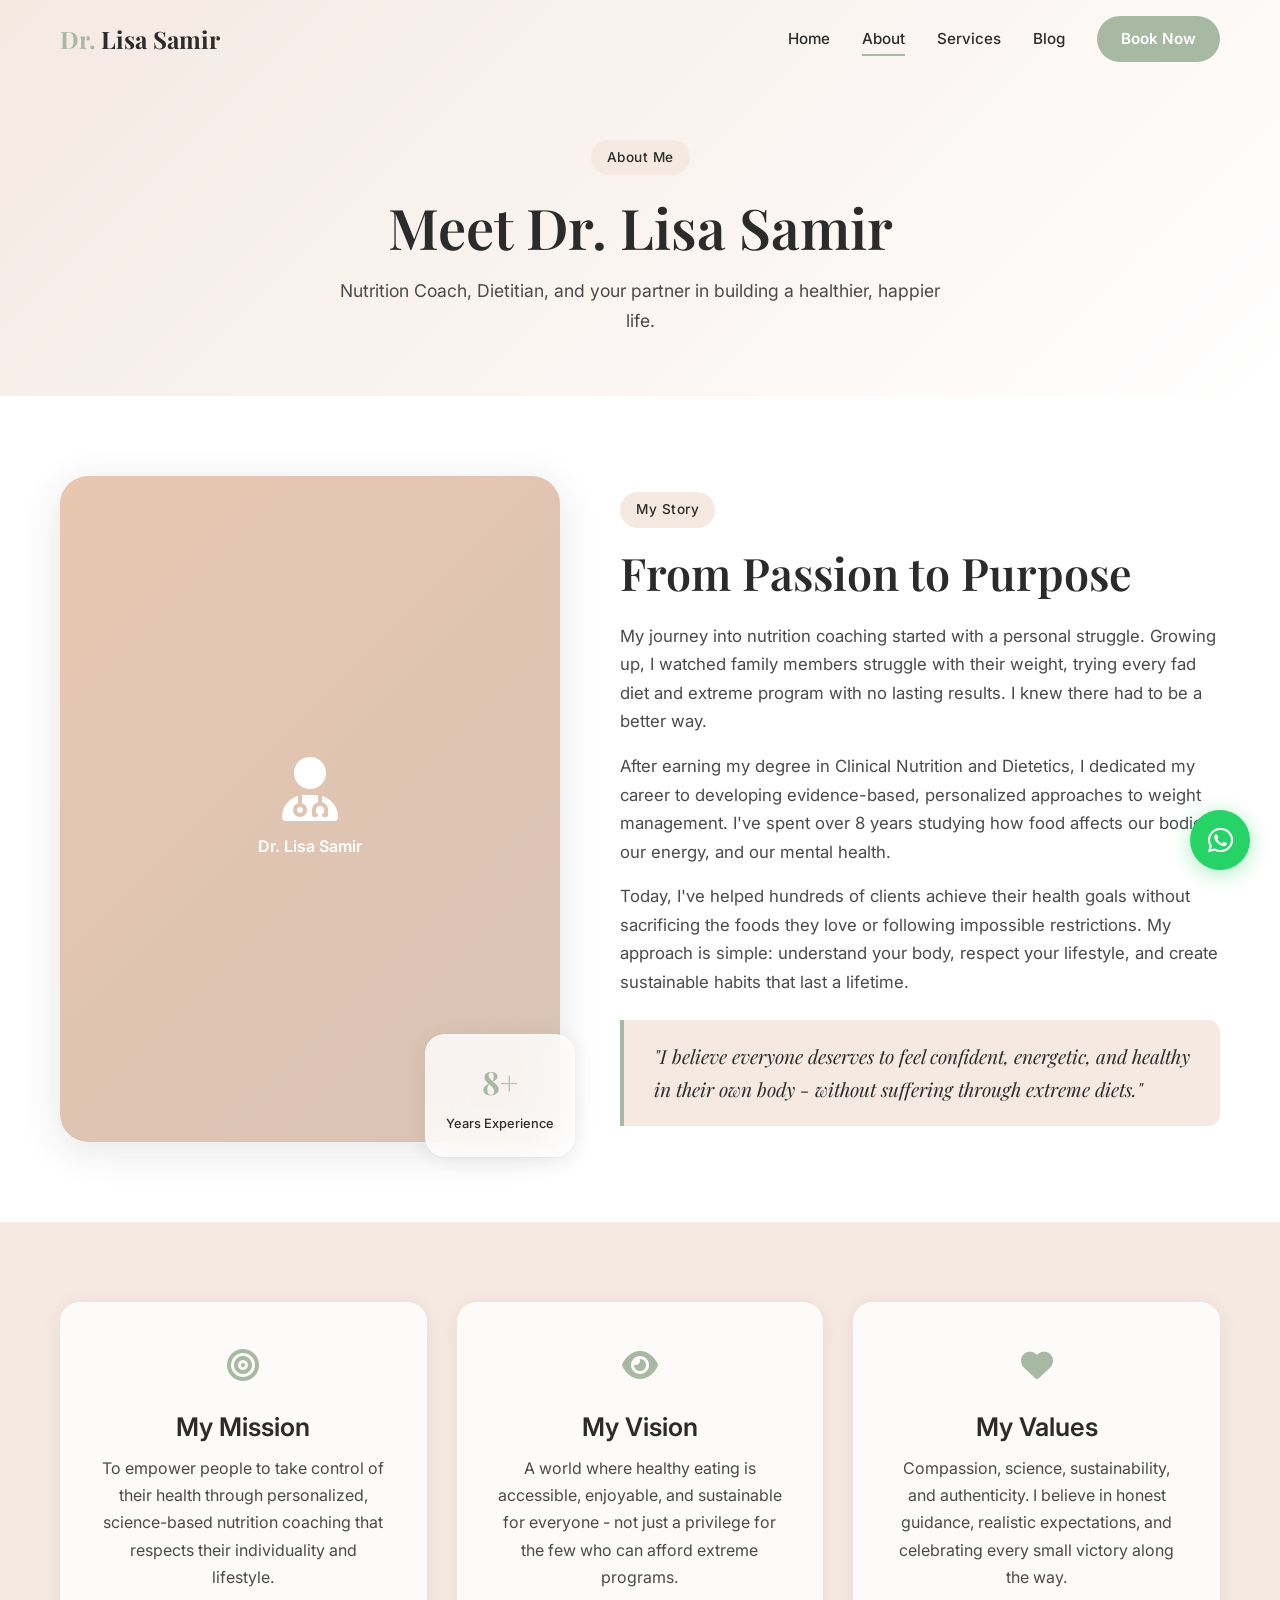
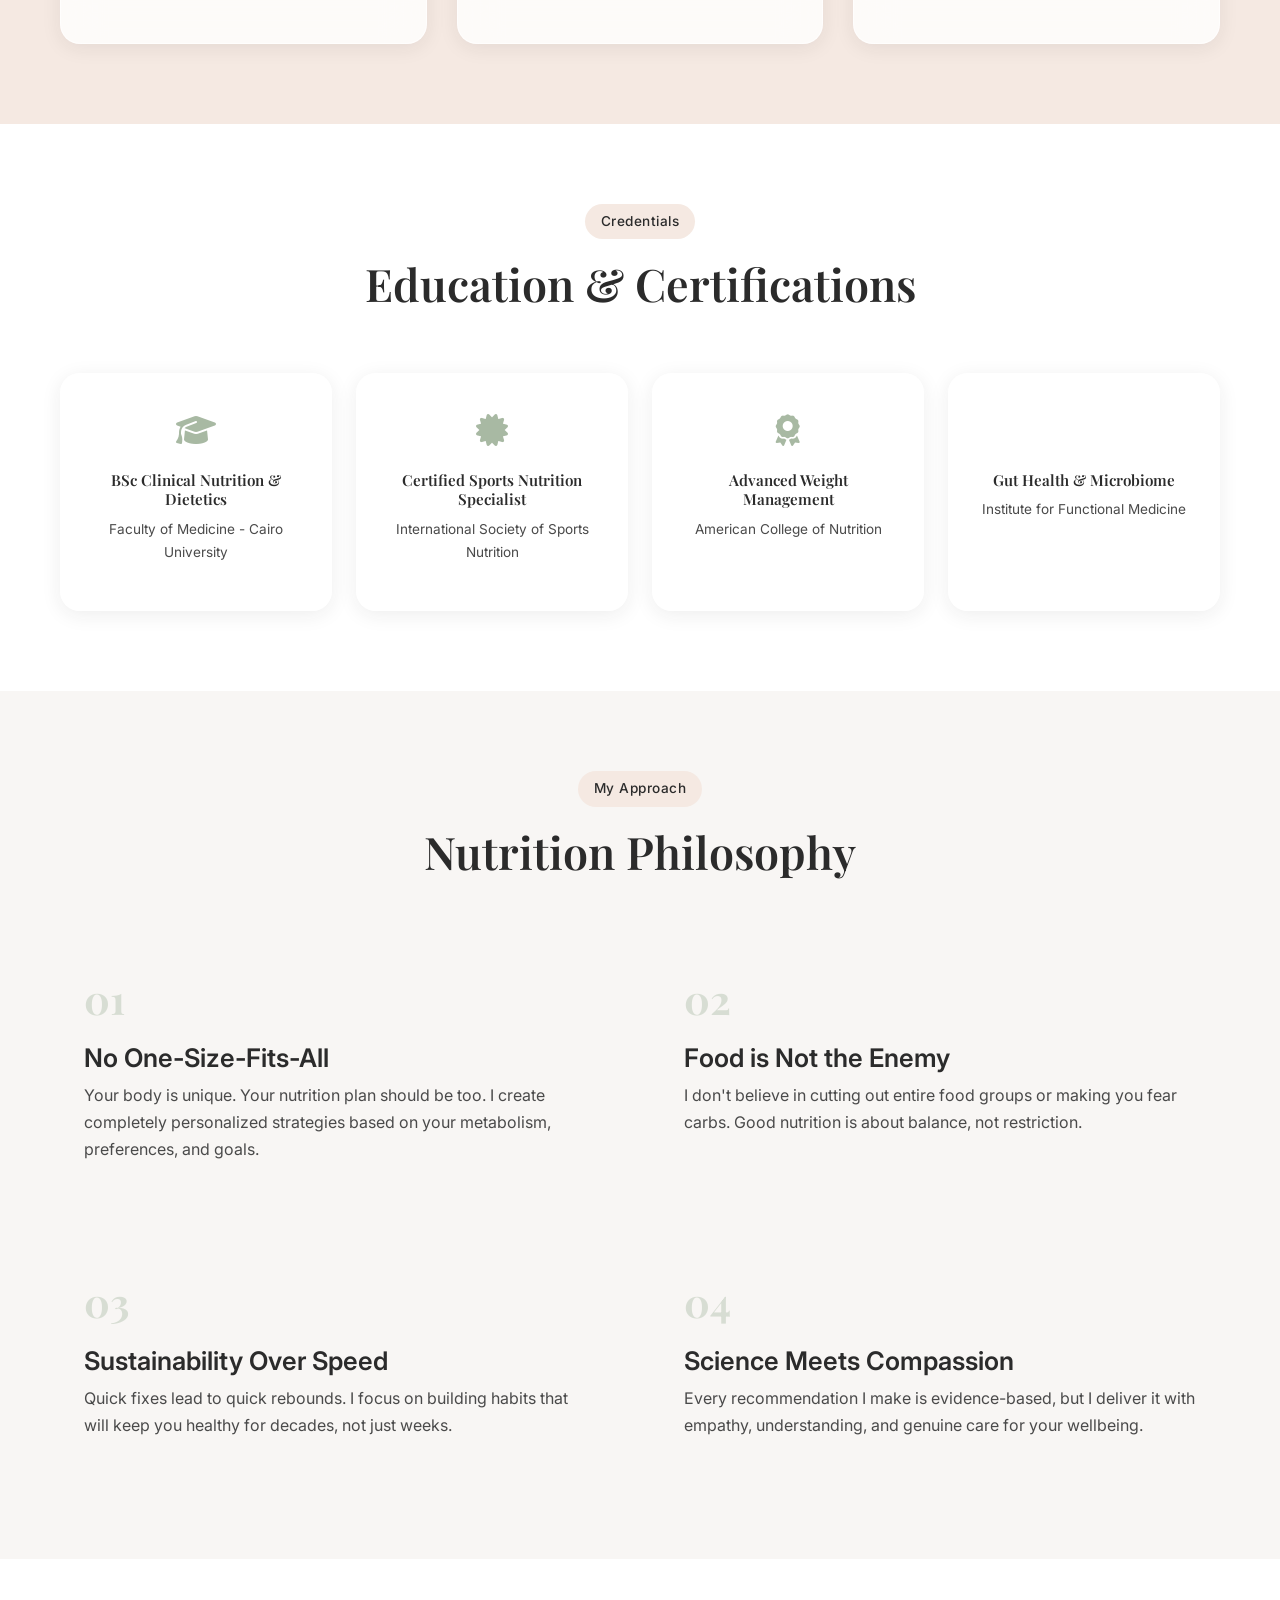
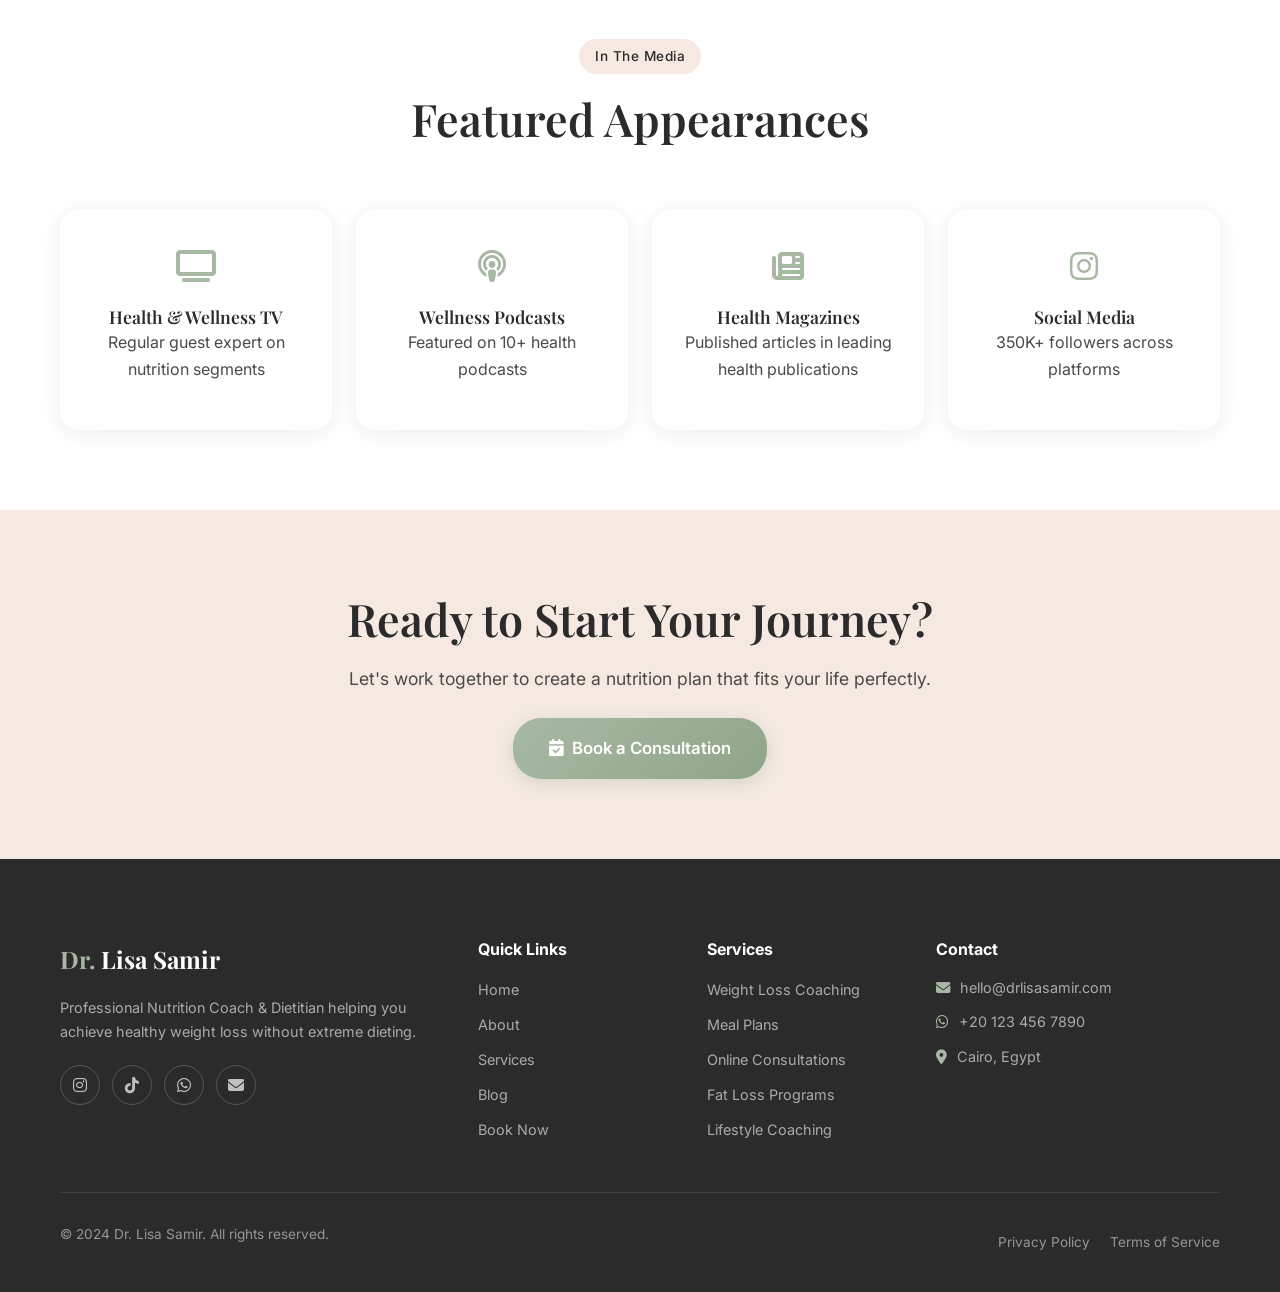
==== about.html @ b139e767 "feat: Add premium personal brand website for Dr. Lisa Samir - Homepage with Hero, Social Proof, Tran" ====
<!DOCTYPE html>
<html lang="en">
<head>
    <meta charset="UTF-8">
    <meta name="viewport" content="width=device-width, initial-scale=1.0">
    <meta name="description" content="Learn about Dr. Lisa Samir - Certified Nutrition Coach & Dietitian with a passion for helping people achieve sustainable health transformations.">
    <title>About Dr. Lisa Samir | Nutrition Coach & Dietitian</title>
    <link rel="preconnect" href="https://fonts.googleapis.com">
    <link rel="preconnect" href="https://fonts.gstatic.com" crossorigin>
    <link href="https://fonts.googleapis.com/css2?family=Inter:wght@300;400;500;600;700;800&family=Playfair+Display:ital,wght@0,400;0,500;0,600;0,700;1,400;1,500&display=swap" rel="stylesheet">
    <link rel="stylesheet" href="https://cdnjs.cloudflare.com/ajax/libs/font-awesome/6.5.0/css/all.min.css">
    <link rel="stylesheet" href="css/style.css">
</head>
<body>
    <!-- WhatsApp Floating Button -->
    <a href="https://wa.me/+201234567890" class="whatsapp-float" target="_blank" aria-label="Chat on WhatsApp">
        <i class="fab fa-whatsapp"></i>
    </a>

    <!-- Navigation -->
    <nav class="navbar" id="navbar">
        <div class="nav-container">
            <a href="index.html" class="nav-logo">
                <span class="logo-dr">Dr.</span> Lisa Samir
            </a>
            <div class="nav-menu" id="nav-menu">
                <a href="index.html" class="nav-link">Home</a>
                <a href="about.html" class="nav-link active">About</a>
                <a href="services.html" class="nav-link">Services</a>
                <a href="blog.html" class="nav-link">Blog</a>
                <a href="booking.html" class="nav-link nav-cta">Book Now</a>
            </div>
            <button class="nav-toggle" id="nav-toggle" aria-label="Toggle menu">
                <span></span>
                <span></span>
                <span></span>
            </button>
        </div>
    </nav>

    <!-- Page Hero -->
    <section class="page-hero">
        <div class="container">
            <span class="section-badge">About Me</span>
            <h1 class="page-hero-title">Meet Dr. Lisa Samir</h1>
            <p class="page-hero-subtitle">Nutrition Coach, Dietitian, and your partner in building a healthier, happier life.</p>
        </div>
    </section>

    <!-- About Story Section -->
    <section class="about-story">
        <div class="container">
            <div class="about-grid">
                <div class="about-image-col">
                    <div class="about-image-wrapper">
                        <div class="about-image-placeholder">
                            <i class="fas fa-user-md"></i>
                            <span>Dr. Lisa Samir</span>
                        </div>
                        <div class="about-experience-badge glass-card">
                            <span class="exp-number">8+</span>
                            <span class="exp-text">Years Experience</span>
                        </div>
                    </div>
                </div>
                <div class="about-text-col">
                    <span class="section-badge">My Story</span>
                    <h2>From Passion to Purpose</h2>
                    <p>My journey into nutrition coaching started with a personal struggle. Growing up, I watched family members struggle with their weight, trying every fad diet and extreme program with no lasting results. I knew there had to be a better way.</p>
                    <p>After earning my degree in Clinical Nutrition and Dietetics, I dedicated my career to developing evidence-based, personalized approaches to weight management. I've spent over 8 years studying how food affects our bodies, our energy, and our mental health.</p>
                    <p>Today, I've helped hundreds of clients achieve their health goals without sacrificing the foods they love or following impossible restrictions. My approach is simple: understand your body, respect your lifestyle, and create sustainable habits that last a lifetime.</p>
                    <div class="about-quote">
                        <blockquote>"I believe everyone deserves to feel confident, energetic, and healthy in their own body - without suffering through extreme diets."</blockquote>
                    </div>
                </div>
            </div>
        </div>
    </section>
    <!-- Mission Section -->
    <section class="about-mission">
        <div class="container">
            <div class="mission-grid">
                <div class="mission-card glass-card">
                    <div class="mission-icon"><i class="fas fa-bullseye"></i></div>
                    <h3>My Mission</h3>
                    <p>To empower people to take control of their health through personalized, science-based nutrition coaching that respects their individuality and lifestyle.</p>
                </div>
                <div class="mission-card glass-card">
                    <div class="mission-icon"><i class="fas fa-eye"></i></div>
                    <h3>My Vision</h3>
                    <p>A world where healthy eating is accessible, enjoyable, and sustainable for everyone - not just a privilege for the few who can afford extreme programs.</p>
                </div>
                <div class="mission-card glass-card">
                    <div class="mission-icon"><i class="fas fa-heart"></i></div>
                    <h3>My Values</h3>
                    <p>Compassion, science, sustainability, and authenticity. I believe in honest guidance, realistic expectations, and celebrating every small victory along the way.</p>
                </div>
            </div>
        </div>
    </section>

    <!-- Certifications Section -->
    <section class="about-certifications">
        <div class="container">
            <div class="section-header">
                <span class="section-badge">Credentials</span>
                <h2 class="section-title">Education & Certifications</h2>
            </div>
            <div class="cert-grid">
                <div class="cert-card glass-card">
                    <div class="cert-icon"><i class="fas fa-graduation-cap"></i></div>
                    <h4>BSc Clinical Nutrition & Dietetics</h4>
                    <p>Faculty of Medicine - Cairo University</p>
                </div>
                <div class="cert-card glass-card">
                    <div class="cert-icon"><i class="fas fa-certificate"></i></div>
                    <h4>Certified Sports Nutrition Specialist</h4>
                    <p>International Society of Sports Nutrition</p>
                </div>
                <div class="cert-card glass-card">
                    <div class="cert-icon"><i class="fas fa-award"></i></div>
                    <h4>Advanced Weight Management</h4>
                    <p>American College of Nutrition</p>
                </div>
                <div class="cert-card glass-card">
                    <div class="cert-icon"><i class="fas fa-diploma"></i></div>
                    <h4>Gut Health & Microbiome</h4>
                    <p>Institute for Functional Medicine</p>
                </div>
            </div>
        </div>
    </section>

    <!-- Philosophy Section -->
    <section class="about-philosophy">
        <div class="container">
            <div class="philosophy-content">
                <div class="section-header">
                    <span class="section-badge">My Approach</span>
                    <h2 class="section-title">Nutrition Philosophy</h2>
                </div>
                <div class="philosophy-grid">
                    <div class="philosophy-item">
                        <div class="philosophy-number">01</div>
                        <h3>No One-Size-Fits-All</h3>
                        <p>Your body is unique. Your nutrition plan should be too. I create completely personalized strategies based on your metabolism, preferences, and goals.</p>
                    </div>
                    <div class="philosophy-item">
                        <div class="philosophy-number">02</div>
                        <h3>Food is Not the Enemy</h3>
                        <p>I don't believe in cutting out entire food groups or making you fear carbs. Good nutrition is about balance, not restriction.</p>
                    </div>
                    <div class="philosophy-item">
                        <div class="philosophy-number">03</div>
                        <h3>Sustainability Over Speed</h3>
                        <p>Quick fixes lead to quick rebounds. I focus on building habits that will keep you healthy for decades, not just weeks.</p>
                    </div>
                    <div class="philosophy-item">
                        <div class="philosophy-number">04</div>
                        <h3>Science Meets Compassion</h3>
                        <p>Every recommendation I make is evidence-based, but I deliver it with empathy, understanding, and genuine care for your wellbeing.</p>
                    </div>
                </div>
            </div>
        </div>
    </section>

    <!-- Media Section -->
    <section class="about-media">
        <div class="container">
            <div class="section-header">
                <span class="section-badge">In The Media</span>
                <h2 class="section-title">Featured Appearances</h2>
            </div>
            <div class="media-grid">
                <div class="media-card glass-card">
                    <div class="media-icon"><i class="fas fa-tv"></i></div>
                    <h4>Health & Wellness TV</h4>
                    <p>Regular guest expert on nutrition segments</p>
                </div>
                <div class="media-card glass-card">
                    <div class="media-icon"><i class="fas fa-podcast"></i></div>
                    <h4>Wellness Podcasts</h4>
                    <p>Featured on 10+ health podcasts</p>
                </div>
                <div class="media-card glass-card">
                    <div class="media-icon"><i class="fas fa-newspaper"></i></div>
                    <h4>Health Magazines</h4>
                    <p>Published articles in leading health publications</p>
                </div>
                <div class="media-card glass-card">
                    <div class="media-icon"><i class="fab fa-instagram"></i></div>
                    <h4>Social Media</h4>
                    <p>350K+ followers across platforms</p>
                </div>
            </div>
        </div>
    </section>

    <!-- CTA Section -->
    <section class="about-cta">
        <div class="container">
            <div class="cta-content">
                <h2>Ready to Start Your Journey?</h2>
                <p>Let's work together to create a nutrition plan that fits your life perfectly.</p>
                <a href="booking.html" class="btn btn-primary btn-lg">
                    <i class="fas fa-calendar-check"></i> Book a Consultation
                </a>
            </div>
        </div>
    </section>

    <!-- Footer -->
    <footer class="footer">
        <div class="container">
            <div class="footer-grid">
                <div class="footer-brand">
                    <a href="index.html" class="footer-logo">
                        <span class="logo-dr">Dr.</span> Lisa Samir
                    </a>
                    <p>Professional Nutrition Coach & Dietitian helping you achieve healthy weight loss without extreme dieting.</p>
                    <div class="footer-social">
                        <a href="https://instagram.com" target="_blank" aria-label="Instagram"><i class="fab fa-instagram"></i></a>
                        <a href="https://tiktok.com" target="_blank" aria-label="TikTok"><i class="fab fa-tiktok"></i></a>
                        <a href="https://wa.me/+201234567890" target="_blank" aria-label="WhatsApp"><i class="fab fa-whatsapp"></i></a>
                        <a href="mailto:hello@drlisasamir.com" aria-label="Email"><i class="fas fa-envelope"></i></a>
                    </div>
                </div>
                <div class="footer-links">
                    <h4>Quick Links</h4>
                    <ul>
                        <li><a href="index.html">Home</a></li>
                        <li><a href="about.html">About</a></li>
                        <li><a href="services.html">Services</a></li>
                        <li><a href="blog.html">Blog</a></li>
                        <li><a href="booking.html">Book Now</a></li>
                    </ul>
                </div>
                <div class="footer-links">
                    <h4>Services</h4>
                    <ul>
                        <li><a href="services.html">Weight Loss Coaching</a></li>
                        <li><a href="services.html">Meal Plans</a></li>
                        <li><a href="services.html">Online Consultations</a></li>
                        <li><a href="services.html">Fat Loss Programs</a></li>
                        <li><a href="services.html">Lifestyle Coaching</a></li>
                    </ul>
                </div>
                <div class="footer-contact">
                    <h4>Contact</h4>
                    <ul>
                        <li><i class="fas fa-envelope"></i> hello@drlisasamir.com</li>
                        <li><i class="fab fa-whatsapp"></i> +20 123 456 7890</li>
                        <li><i class="fas fa-map-marker-alt"></i> Cairo, Egypt</li>
                    </ul>
                </div>
            </div>
            <div class="footer-bottom">
                <p>&copy; 2024 Dr. Lisa Samir. All rights reserved.</p>
                <div class="footer-bottom-links">
                    <a href="#">Privacy Policy</a>
                    <a href="#">Terms of Service</a>
                </div>
            </div>
        </div>
    </footer>

    <script src="js/main.js"></script>
</body>
</html>
---- css/style.css ----
/* ============================================
   DR. LISA SAMIR - PREMIUM WELLNESS WEBSITE
   Color Palette:
   - Soft Beige: #F5E9E2
   - Warm White: #FFFFFF
   - Sage Green: #A8B9A3
   - Nude Peach: #E8C6B0
   - Soft Sand: #D8C3B5
   - Charcoal Text: #2B2B2B
   ============================================ */

/* ============ CSS VARIABLES ============ */
:root {
    --beige: #F5E9E2;
    --white: #FFFFFF;
    --sage: #A8B9A3;
    --sage-dark: #8FA589;
    --peach: #E8C6B0;
    --sand: #D8C3B5;
    --charcoal: #2B2B2B;
    --charcoal-light: #4A4A4A;
    --gray-light: #F8F6F4;
    --gray-medium: #E5E0DC;
    --shadow-sm: 0 2px 8px rgba(43, 43, 43, 0.06);
    --shadow-md: 0 4px 20px rgba(43, 43, 43, 0.08);
    --shadow-lg: 0 8px 40px rgba(43, 43, 43, 0.12);
    --shadow-xl: 0 16px 60px rgba(43, 43, 43, 0.15);
    --radius-sm: 8px;
    --radius-md: 12px;
    --radius-lg: 20px;
    --radius-xl: 28px;
    --transition: all 0.3s cubic-bezier(0.4, 0, 0.2, 1);
    --transition-slow: all 0.6s cubic-bezier(0.4, 0, 0.2, 1);
    --font-primary: 'Inter', -apple-system, BlinkMacSystemFont, sans-serif;
    --font-display: 'Playfair Display', Georgia, serif;
}

/* ============ RESET & BASE ============ */
*, *::before, *::after {
    margin: 0;
    padding: 0;
    box-sizing: border-box;
}

html {
    scroll-behavior: smooth;
    font-size: 16px;
}

body {
    font-family: var(--font-primary);
    color: var(--charcoal);
    background: var(--white);
    line-height: 1.7;
    overflow-x: hidden;
    -webkit-font-smoothing: antialiased;
}

img {
    max-width: 100%;
    height: auto;
    display: block;
}

a {
    text-decoration: none;
    color: inherit;
    transition: var(--transition);
}

ul {
    list-style: none;
}

.container {
    max-width: 1200px;
    margin: 0 auto;
    padding: 0 20px;
}

/* ============ TYPOGRAPHY ============ */
h1, h2, h3, h4, h5, h6 {
    font-family: var(--font-display);
    font-weight: 600;
    line-height: 1.3;
    color: var(--charcoal);
}

h1 { font-size: clamp(2.2rem, 5vw, 3.5rem); }
h2 { font-size: clamp(1.8rem, 4vw, 2.8rem); }
h3 { font-size: clamp(1.3rem, 2.5vw, 1.6rem); }
h4 { font-size: 1.1rem; }

p {
    color: var(--charcoal-light);
    margin-bottom: 1rem;
}


/* ============ BUTTONS ============ */
.btn {
    display: inline-flex;
    align-items: center;
    gap: 8px;
    padding: 14px 28px;
    border-radius: var(--radius-xl);
    font-family: var(--font-primary);
    font-weight: 600;
    font-size: 0.95rem;
    border: none;
    cursor: pointer;
    transition: var(--transition);
    text-align: center;
    justify-content: center;
    white-space: nowrap;
}

.btn-primary {
    background: linear-gradient(135deg, var(--sage), var(--sage-dark));
    color: var(--white);
    box-shadow: 0 4px 15px rgba(168, 185, 163, 0.4);
}

.btn-primary:hover {
    transform: translateY(-2px);
    box-shadow: 0 8px 25px rgba(168, 185, 163, 0.5);
}

.btn-secondary {
    background: var(--white);
    color: var(--charcoal);
    border: 2px solid var(--gray-medium);
}

.btn-secondary:hover {
    border-color: var(--sage);
    color: var(--sage-dark);
    transform: translateY(-2px);
}

.btn-outline {
    background: transparent;
    color: var(--charcoal);
    border: 2px solid var(--charcoal);
}

.btn-outline:hover {
    background: var(--charcoal);
    color: var(--white);
    transform: translateY(-2px);
}

.btn-whatsapp {
    background: #25D366;
    color: var(--white);
}

.btn-whatsapp:hover {
    background: #20BD5A;
    transform: translateY(-2px);
    box-shadow: 0 8px 25px rgba(37, 211, 102, 0.3);
}

.btn-lg {
    padding: 16px 36px;
    font-size: 1.05rem;
}

.btn-full {
    width: 100%;
}

.btn-sticky {
    width: 100%;
    border-radius: var(--radius-md);
}

/* ============ GLASS CARD ============ */
.glass-card {
    background: rgba(255, 255, 255, 0.8);
    backdrop-filter: blur(20px);
    -webkit-backdrop-filter: blur(20px);
    border: 1px solid rgba(255, 255, 255, 0.6);
    border-radius: var(--radius-lg);
    box-shadow: var(--shadow-md);
    transition: var(--transition);
}

.glass-card:hover {
    box-shadow: var(--shadow-lg);
    transform: translateY(-4px);
}

/* ============ SECTION STYLING ============ */
.section-header {
    text-align: center;
    margin-bottom: 60px;
}

.section-badge {
    display: inline-block;
    padding: 6px 16px;
    background: var(--beige);
    color: var(--charcoal);
    border-radius: 50px;
    font-size: 0.85rem;
    font-weight: 500;
    margin-bottom: 16px;
    letter-spacing: 0.5px;
}

.section-title {
    margin-bottom: 16px;
}

.section-subtitle {
    font-size: 1.1rem;
    color: var(--charcoal-light);
    max-width: 600px;
    margin: 0 auto;
}

/* ============ WHATSAPP FLOAT ============ */
.whatsapp-float {
    position: fixed;
    bottom: 30px;
    right: 30px;
    width: 60px;
    height: 60px;
    background: #25D366;
    color: white;
    border-radius: 50%;
    display: flex;
    align-items: center;
    justify-content: center;
    font-size: 1.8rem;
    box-shadow: 0 4px 20px rgba(37, 211, 102, 0.4);
    z-index: 1000;
    transition: var(--transition);
    animation: pulse-whatsapp 2s infinite;
}

.whatsapp-float:hover {
    transform: scale(1.1);
    box-shadow: 0 6px 30px rgba(37, 211, 102, 0.5);
}

@keyframes pulse-whatsapp {
    0%, 100% { box-shadow: 0 4px 20px rgba(37, 211, 102, 0.4); }
    50% { box-shadow: 0 4px 30px rgba(37, 211, 102, 0.6); }
}

/* ============ STICKY CTA MOBILE ============ */
.sticky-cta-mobile {
    display: none;
    position: fixed;
    bottom: 0;
    left: 0;
    right: 0;
    padding: 12px 16px;
    background: rgba(255, 255, 255, 0.95);
    backdrop-filter: blur(10px);
    border-top: 1px solid var(--gray-medium);
    z-index: 999;
}

@media (max-width: 768px) {
    .sticky-cta-mobile {
        display: block;
    }
    .whatsapp-float {
        bottom: 80px;
        right: 20px;
        width: 50px;
        height: 50px;
        font-size: 1.5rem;
    }
}


/* ============ NAVIGATION ============ */
.navbar {
    position: fixed;
    top: 0;
    left: 0;
    right: 0;
    z-index: 1001;
    padding: 16px 0;
    transition: var(--transition);
    background: transparent;
}

.navbar.scrolled {
    background: rgba(255, 255, 255, 0.95);
    backdrop-filter: blur(20px);
    -webkit-backdrop-filter: blur(20px);
    padding: 12px 0;
    box-shadow: var(--shadow-sm);
}

.nav-container {
    max-width: 1200px;
    margin: 0 auto;
    padding: 0 20px;
    display: flex;
    align-items: center;
    justify-content: space-between;
}

.nav-logo {
    font-family: var(--font-display);
    font-size: 1.5rem;
    font-weight: 700;
    color: var(--charcoal);
}

.logo-dr {
    color: var(--sage);
}

.nav-menu {
    display: flex;
    align-items: center;
    gap: 32px;
}

.nav-link {
    font-size: 0.95rem;
    font-weight: 500;
    color: var(--charcoal);
    position: relative;
    padding: 4px 0;
}

.nav-link::after {
    content: '';
    position: absolute;
    bottom: 0;
    left: 0;
    width: 0;
    height: 2px;
    background: var(--sage);
    transition: var(--transition);
}

.nav-link:hover::after,
.nav-link.active::after {
    width: 100%;
}

.nav-cta {
    background: var(--sage);
    color: var(--white) !important;
    padding: 10px 24px;
    border-radius: var(--radius-xl);
    font-weight: 600;
}

.nav-cta::after {
    display: none;
}

.nav-cta:hover {
    background: var(--sage-dark);
    transform: translateY(-1px);
}

.nav-toggle {
    display: none;
    flex-direction: column;
    gap: 5px;
    background: none;
    border: none;
    cursor: pointer;
    padding: 5px;
}

.nav-toggle span {
    width: 24px;
    height: 2px;
    background: var(--charcoal);
    transition: var(--transition);
    border-radius: 2px;
}

.nav-toggle.active span:nth-child(1) {
    transform: rotate(45deg) translate(5px, 5px);
}

.nav-toggle.active span:nth-child(2) {
    opacity: 0;
}

.nav-toggle.active span:nth-child(3) {
    transform: rotate(-45deg) translate(5px, -5px);
}

@media (max-width: 768px) {
    .nav-toggle {
        display: flex;
    }

    .nav-menu {
        position: fixed;
        top: 0;
        right: -100%;
        width: 80%;
        max-width: 350px;
        height: 100vh;
        background: var(--white);
        flex-direction: column;
        justify-content: center;
        gap: 24px;
        transition: var(--transition-slow);
        box-shadow: var(--shadow-xl);
        padding: 40px;
    }

    .nav-menu.active {
        right: 0;
    }

    .nav-link {
        font-size: 1.2rem;
    }
}

/* ============ HERO SECTION ============ */
.hero {
    min-height: 100vh;
    display: flex;
    align-items: center;
    position: relative;
    background: linear-gradient(135deg, var(--beige) 0%, var(--white) 50%, rgba(168, 185, 163, 0.1) 100%);
    overflow: hidden;
    padding-top: 80px;
}

.hero-bg-animation {
    position: absolute;
    inset: 0;
    background: radial-gradient(circle at 20% 50%, rgba(168, 185, 163, 0.15) 0%, transparent 50%),
                radial-gradient(circle at 80% 20%, rgba(232, 198, 176, 0.2) 0%, transparent 40%),
                radial-gradient(circle at 60% 80%, rgba(245, 233, 226, 0.3) 0%, transparent 40%);
    animation: bgShift 15s ease-in-out infinite;
}

@keyframes bgShift {
    0%, 100% { opacity: 1; transform: scale(1); }
    50% { opacity: 0.8; transform: scale(1.05); }
}

.hero-floating-elements {
    position: absolute;
    inset: 0;
    pointer-events: none;
}

.floating-item {
    position: absolute;
    font-size: 2rem;
    animation: float 6s ease-in-out infinite;
    opacity: 0.6;
}

.floating-1 { top: 15%; left: 10%; animation-delay: 0s; }
.floating-2 { top: 25%; right: 15%; animation-delay: 1s; }
.floating-3 { bottom: 30%; left: 5%; animation-delay: 2s; }
.floating-4 { bottom: 20%; right: 10%; animation-delay: 3s; }
.floating-5 { top: 60%; left: 50%; animation-delay: 4s; }

@keyframes float {
    0%, 100% { transform: translateY(0) rotate(0deg); }
    50% { transform: translateY(-20px) rotate(5deg); }
}

.hero-content {
    display: grid;
    grid-template-columns: 1fr 1fr;
    gap: 60px;
    align-items: center;
    position: relative;
    z-index: 2;
}

.hero-badge {
    display: inline-block;
    padding: 8px 18px;
    background: rgba(168, 185, 163, 0.2);
    border: 1px solid rgba(168, 185, 163, 0.4);
    border-radius: 50px;
    font-size: 0.85rem;
    font-weight: 500;
    color: var(--sage-dark);
    margin-bottom: 20px;
}

.hero-title {
    font-size: clamp(2.5rem, 5.5vw, 3.8rem);
    margin-bottom: 20px;
    line-height: 1.15;
}

.hero-title .highlight {
    color: var(--sage);
    font-style: italic;
}

.hero-subtitle {
    font-size: 1.15rem;
    color: var(--charcoal-light);
    margin-bottom: 32px;
    max-width: 500px;
}

.hero-ctas {
    display: flex;
    gap: 16px;
    flex-wrap: wrap;
    margin-bottom: 40px;
}

.hero-trust {
    display: flex;
    gap: 24px;
    flex-wrap: wrap;
}

.trust-item {
    display: flex;
    align-items: center;
    gap: 8px;
    font-size: 0.9rem;
    color: var(--charcoal-light);
}

.trust-item i {
    color: var(--sage);
}

.hero-image {
    display: flex;
    justify-content: center;
}

.hero-image-wrapper {
    position: relative;
    width: 100%;
    max-width: 420px;
}

.hero-image-placeholder {
    width: 100%;
    aspect-ratio: 3/4;
    background: linear-gradient(135deg, var(--peach), var(--sand));
    border-radius: var(--radius-xl);
    display: flex;
    flex-direction: column;
    align-items: center;
    justify-content: center;
    gap: 12px;
    color: var(--white);
    font-size: 4rem;
    box-shadow: var(--shadow-xl);
}

.hero-image-placeholder span {
    font-size: 1rem;
    font-weight: 600;
}

.hero-badge-card {
    position: absolute;
    bottom: 30px;
    left: -20px;
    background: var(--white);
    padding: 12px 20px;
    border-radius: var(--radius-md);
    display: flex;
    align-items: center;
    gap: 8px;
    box-shadow: var(--shadow-lg);
    font-size: 0.85rem;
    font-weight: 600;
    animation: slideIn 1s ease-out 0.5s both;
}

.hero-badge-card i {
    color: var(--sage);
    font-size: 1.2rem;
}

@keyframes slideIn {
    from { opacity: 0; transform: translateX(-20px); }
    to { opacity: 1; transform: translateX(0); }
}

.hero-scroll-indicator {
    position: absolute;
    bottom: 30px;
    left: 50%;
    transform: translateX(-50%);
    display: flex;
    flex-direction: column;
    align-items: center;
    gap: 8px;
    font-size: 0.8rem;
    color: var(--charcoal-light);
    animation: bounce 2s infinite;
}

.scroll-arrow {
    width: 2px;
    height: 20px;
    background: var(--charcoal-light);
    position: relative;
}

.scroll-arrow::after {
    content: '';
    position: absolute;
    bottom: 0;
    left: 50%;
    transform: translateX(-50%);
    border-left: 5px solid transparent;
    border-right: 5px solid transparent;
    border-top: 6px solid var(--charcoal-light);
}

@keyframes bounce {
    0%, 100% { transform: translateX(-50%) translateY(0); }
    50% { transform: translateX(-50%) translateY(8px); }
}

@media (max-width: 768px) {
    .hero-content {
        grid-template-columns: 1fr;
        text-align: center;
        gap: 40px;
    }

    .hero-subtitle {
        margin: 0 auto 32px;
    }

    .hero-ctas {
        justify-content: center;
    }

    .hero-trust {
        justify-content: center;
    }

    .hero-image {
        order: -1;
    }

    .hero-image-wrapper {
        max-width: 280px;
    }

    .hero-scroll-indicator {
        display: none;
    }

    .floating-item {
        font-size: 1.5rem;
        opacity: 0.4;
    }
}


/* ============ SOCIAL PROOF ============ */
.social-proof {
    padding: 80px 0;
    background: var(--white);
}

.stats-grid {
    display: grid;
    grid-template-columns: repeat(5, 1fr);
    gap: 24px;
}

.stat-card {
    text-align: center;
    padding: 30px 20px;
}

.stat-icon {
    font-size: 2rem;
    color: var(--sage);
    margin-bottom: 12px;
}

.stat-number {
    font-family: var(--font-display);
    font-size: 2.5rem;
    font-weight: 700;
    color: var(--charcoal);
    display: inline;
}

.stat-suffix {
    font-family: var(--font-display);
    font-size: 1.2rem;
    font-weight: 600;
    color: var(--charcoal);
}

.stat-label {
    font-size: 0.85rem;
    color: var(--charcoal-light);
    margin-top: 8px;
}

@media (max-width: 768px) {
    .stats-grid {
        grid-template-columns: repeat(2, 1fr);
    }

    .stat-card:last-child {
        grid-column: span 2;
    }
}

/* ============ TRANSFORMATIONS ============ */
.transformations {
    padding: 100px 0;
    background: var(--beige);
}

.transformations-carousel {
    display: grid;
    grid-template-columns: repeat(3, 1fr);
    gap: 30px;
    margin-bottom: 40px;
}

.transformation-card {
    overflow: hidden;
    padding: 0;
}

.transformation-card:hover {
    transform: translateY(-6px);
}

.before-after {
    display: grid;
    grid-template-columns: 1fr 1fr;
}

.transform-img {
    position: relative;
    aspect-ratio: 1;
}

.transform-label {
    position: absolute;
    top: 10px;
    left: 10px;
    padding: 4px 10px;
    background: rgba(43, 43, 43, 0.7);
    color: white;
    font-size: 0.75rem;
    border-radius: 20px;
    font-weight: 500;
    z-index: 2;
}

.transform-placeholder {
    width: 100%;
    height: 100%;
    display: flex;
    align-items: center;
    justify-content: center;
    background: var(--sand);
    font-size: 2rem;
    color: var(--white);
}

.transform-placeholder.success {
    background: var(--sage);
}

.transformation-info {
    padding: 24px;
}

.transform-stats {
    display: flex;
    gap: 12px;
    margin-bottom: 12px;
}

.kg-lost {
    background: var(--sage);
    color: var(--white);
    padding: 4px 12px;
    border-radius: 20px;
    font-size: 0.85rem;
    font-weight: 600;
}

.timeline {
    background: var(--beige);
    color: var(--charcoal);
    padding: 4px 12px;
    border-radius: 20px;
    font-size: 0.85rem;
    font-weight: 500;
}

.transformation-info h3 {
    font-family: var(--font-primary);
    font-size: 1.1rem;
    margin-bottom: 8px;
}

.transform-story {
    font-size: 0.9rem;
    font-style: italic;
    color: var(--charcoal-light);
}

.carousel-controls {
    display: flex;
    align-items: center;
    justify-content: center;
    gap: 16px;
}

.carousel-btn {
    width: 40px;
    height: 40px;
    border-radius: 50%;
    border: 2px solid var(--charcoal);
    background: transparent;
    cursor: pointer;
    display: flex;
    align-items: center;
    justify-content: center;
    transition: var(--transition);
}

.carousel-btn:hover {
    background: var(--charcoal);
    color: var(--white);
}

.carousel-dots {
    display: flex;
    gap: 8px;
}

.dot {
    width: 10px;
    height: 10px;
    border-radius: 50%;
    background: var(--sand);
    transition: var(--transition);
    cursor: pointer;
}

.dot.active {
    background: var(--sage);
    width: 28px;
    border-radius: 10px;
}

@media (max-width: 768px) {
    .transformations-carousel {
        grid-template-columns: 1fr;
        overflow-x: auto;
        scroll-snap-type: x mandatory;
        display: flex;
        gap: 16px;
        padding-bottom: 16px;
    }

    .transformation-card {
        min-width: 85%;
        scroll-snap-align: start;
        flex-shrink: 0;
    }
}

/* ============ SERVICES ============ */
.services {
    padding: 100px 0;
    background: var(--white);
}

.services-grid {
    display: grid;
    grid-template-columns: repeat(3, 1fr);
    gap: 30px;
}

.service-card {
    padding: 36px 28px;
    text-align: center;
    position: relative;
    overflow: hidden;
}

.service-card.featured {
    border: 2px solid var(--sage);
    transform: scale(1.02);
}

.featured-badge {
    position: absolute;
    top: 16px;
    right: -30px;
    background: var(--sage);
    color: var(--white);
    padding: 4px 40px;
    font-size: 0.75rem;
    font-weight: 600;
    transform: rotate(45deg);
}

.service-icon {
    width: 70px;
    height: 70px;
    margin: 0 auto 20px;
    background: var(--beige);
    border-radius: 50%;
    display: flex;
    align-items: center;
    justify-content: center;
    font-size: 1.5rem;
    color: var(--sage);
}

.service-card h3 {
    font-family: var(--font-primary);
    font-weight: 700;
    margin-bottom: 12px;
}

.service-card p {
    font-size: 0.9rem;
    margin-bottom: 16px;
}

.service-highlights {
    text-align: left;
    margin-bottom: 20px;
}

.service-highlights li {
    display: flex;
    align-items: center;
    gap: 8px;
    font-size: 0.85rem;
    padding: 4px 0;
    color: var(--charcoal-light);
}

.service-highlights li i {
    color: var(--sage);
    font-size: 0.8rem;
}

.service-price {
    margin-bottom: 20px;
}

.price-from {
    display: block;
    font-size: 0.8rem;
    color: var(--charcoal-light);
}

.price-amount {
    font-family: var(--font-display);
    font-size: 1.5rem;
    font-weight: 700;
    color: var(--charcoal);
}

@media (max-width: 768px) {
    .services-grid {
        grid-template-columns: 1fr;
    }

    .service-card.featured {
        transform: none;
    }
}

/* ============ WHY CHOOSE ============ */
.why-choose {
    padding: 100px 0;
    background: var(--gray-light);
}

.why-grid {
    display: grid;
    grid-template-columns: repeat(4, 1fr);
    gap: 24px;
}

.why-card {
    text-align: center;
    padding: 30px 20px;
    border-radius: var(--radius-lg);
    transition: var(--transition);
}

.why-card:hover {
    background: var(--white);
    box-shadow: var(--shadow-md);
    transform: translateY(-4px);
}

.why-icon {
    width: 60px;
    height: 60px;
    margin: 0 auto 16px;
    background: linear-gradient(135deg, var(--sage), var(--sage-dark));
    border-radius: 50%;
    display: flex;
    align-items: center;
    justify-content: center;
    font-size: 1.3rem;
    color: var(--white);
}

.why-card h3 {
    font-family: var(--font-primary);
    font-size: 1rem;
    font-weight: 700;
    margin-bottom: 8px;
}

.why-card p {
    font-size: 0.85rem;
}

@media (max-width: 768px) {
    .why-grid {
        grid-template-columns: repeat(2, 1fr);
    }
}

@media (max-width: 480px) {
    .why-grid {
        grid-template-columns: 1fr;
    }
}


/* ============ REELS SECTION ============ */
.reels-section {
    padding: 100px 0;
    background: var(--white);
}

.reels-grid {
    display: grid;
    grid-template-columns: repeat(5, 1fr);
    gap: 16px;
    margin-bottom: 40px;
}

.reel-card {
    border-radius: var(--radius-lg);
    overflow: hidden;
    cursor: pointer;
    transition: var(--transition);
}

.reel-card:hover {
    transform: translateY(-6px) scale(1.02);
}

.reel-placeholder {
    aspect-ratio: 9/16;
    background: linear-gradient(135deg, var(--peach), var(--sand), var(--sage));
    display: flex;
    align-items: center;
    justify-content: center;
    font-size: 2.5rem;
    color: white;
    position: relative;
}

.reel-overlay {
    position: absolute;
    bottom: 0;
    left: 0;
    right: 0;
    padding: 12px;
    background: linear-gradient(transparent, rgba(0,0,0,0.6));
}

.reel-views {
    color: white;
    font-size: 0.8rem;
    font-weight: 500;
}

.reel-title {
    font-size: 0.85rem;
    font-weight: 500;
    padding: 12px 4px;
    text-align: center;
}

.reels-cta {
    display: flex;
    justify-content: center;
    gap: 16px;
    flex-wrap: wrap;
}

@media (max-width: 768px) {
    .reels-grid {
        grid-template-columns: repeat(3, 1fr);
        overflow-x: auto;
        display: flex;
        gap: 12px;
        padding-bottom: 12px;
        scroll-snap-type: x mandatory;
    }

    .reel-card {
        min-width: 45%;
        scroll-snap-align: start;
        flex-shrink: 0;
    }
}

/* ============ LEAD MAGNET ============ */
.lead-magnet {
    padding: 100px 0;
    background: linear-gradient(135deg, var(--beige), rgba(168, 185, 163, 0.1));
}

.lead-magnet-wrapper {
    display: grid;
    grid-template-columns: 1fr 1fr;
    gap: 60px;
    padding: 60px;
    align-items: center;
}

.lead-magnet-content h2 {
    margin-bottom: 16px;
}

.lead-magnet-content p {
    margin-bottom: 24px;
}

.lead-magnet-benefits {
    list-style: none;
}

.lead-magnet-benefits li {
    display: flex;
    align-items: center;
    gap: 10px;
    padding: 6px 0;
    font-size: 0.95rem;
}

.lead-magnet-benefits li i {
    color: var(--sage);
}

.email-capture-form .form-group {
    margin-bottom: 16px;
}

.email-capture-form input {
    width: 100%;
    padding: 14px 20px;
    border: 2px solid var(--gray-medium);
    border-radius: var(--radius-md);
    font-family: var(--font-primary);
    font-size: 0.95rem;
    transition: var(--transition);
    background: var(--white);
}

.email-capture-form input:focus {
    outline: none;
    border-color: var(--sage);
}

.form-note {
    font-size: 0.8rem;
    color: var(--charcoal-light);
    text-align: center;
    margin-top: 12px;
}

.form-note i {
    color: var(--sage);
}

@media (max-width: 768px) {
    .lead-magnet-wrapper {
        grid-template-columns: 1fr;
        padding: 30px;
        gap: 30px;
    }
}

/* ============ TESTIMONIALS ============ */
.testimonials {
    padding: 100px 0;
    background: var(--white);
}

.testimonials-slider {
    display: grid;
    grid-template-columns: repeat(3, 1fr);
    gap: 24px;
    margin-bottom: 40px;
}

.testimonial-card {
    padding: 30px;
}

.testimonial-card:hover {
    transform: translateY(-4px);
}

.testimonial-header {
    display: flex;
    align-items: center;
    gap: 12px;
    margin-bottom: 16px;
    flex-wrap: wrap;
}

.testimonial-avatar {
    font-size: 2.5rem;
    color: var(--sage);
}

.testimonial-info h4 {
    font-family: var(--font-primary);
    font-weight: 700;
    font-size: 1rem;
}

.testimonial-result {
    font-size: 0.8rem;
    color: var(--sage-dark);
    font-weight: 500;
}

.testimonial-rating {
    margin-left: auto;
    color: #FFB800;
    font-size: 0.85rem;
}

.testimonial-text {
    font-size: 0.95rem;
    font-style: italic;
    line-height: 1.7;
    margin-bottom: 16px;
}

.testimonial-platform {
    font-size: 0.8rem;
    color: var(--charcoal-light);
    padding-top: 12px;
    border-top: 1px solid var(--gray-medium);
}

.testimonial-platform i {
    color: var(--sage);
}

.testimonial-controls {
    display: flex;
    align-items: center;
    justify-content: center;
    gap: 16px;
}

@media (max-width: 768px) {
    .testimonials-slider {
        grid-template-columns: 1fr;
        overflow-x: auto;
        display: flex;
        scroll-snap-type: x mandatory;
        gap: 16px;
        padding-bottom: 16px;
    }

    .testimonial-card {
        min-width: 85%;
        scroll-snap-align: start;
        flex-shrink: 0;
    }
}

/* ============ FAQ ============ */
.faq {
    padding: 100px 0;
    background: var(--gray-light);
}

.faq-list {
    max-width: 800px;
    margin: 0 auto;
}

.faq-item {
    margin-bottom: 12px;
    border-radius: var(--radius-md);
    overflow: hidden;
    background: var(--white);
    box-shadow: var(--shadow-sm);
}

.faq-question {
    width: 100%;
    padding: 20px 24px;
    display: flex;
    align-items: center;
    justify-content: space-between;
    background: none;
    border: none;
    cursor: pointer;
    font-family: var(--font-primary);
    font-size: 1rem;
    font-weight: 600;
    color: var(--charcoal);
    text-align: left;
    transition: var(--transition);
}

.faq-question:hover {
    color: var(--sage-dark);
}

.faq-question i {
    transition: var(--transition);
    color: var(--sage);
}

.faq-item.active .faq-question i {
    transform: rotate(45deg);
}

.faq-answer {
    max-height: 0;
    overflow: hidden;
    transition: max-height 0.4s ease;
}

.faq-answer p {
    padding: 0 24px 20px;
    font-size: 0.95rem;
    line-height: 1.7;
}

.faq-item.active .faq-answer {
    max-height: 300px;
}

/* ============ FINAL CTA ============ */
.final-cta {
    padding: 100px 0;
    background: linear-gradient(135deg, var(--sage), var(--sage-dark));
    text-align: center;
}

.cta-content {
    max-width: 650px;
    margin: 0 auto;
}

.cta-title {
    color: var(--white);
    margin-bottom: 16px;
}

.cta-subtitle {
    color: rgba(255, 255, 255, 0.9);
    font-size: 1.1rem;
    margin-bottom: 36px;
}

.cta-buttons {
    display: flex;
    justify-content: center;
    gap: 16px;
    flex-wrap: wrap;
    margin-bottom: 20px;
}

.cta-buttons .btn-primary {
    background: var(--white);
    color: var(--sage-dark);
    box-shadow: var(--shadow-md);
}

.cta-buttons .btn-primary:hover {
    transform: translateY(-2px);
    box-shadow: var(--shadow-lg);
}

.cta-note {
    font-size: 0.85rem;
    color: rgba(255, 255, 255, 0.7);
}


/* ============ FOOTER ============ */
.footer {
    padding: 80px 0 30px;
    background: var(--charcoal);
    color: rgba(255, 255, 255, 0.8);
}

.footer-grid {
    display: grid;
    grid-template-columns: 2fr 1fr 1fr 1.5fr;
    gap: 40px;
    margin-bottom: 40px;
}

.footer-logo {
    font-family: var(--font-display);
    font-size: 1.5rem;
    font-weight: 700;
    color: var(--white);
    display: inline-block;
    margin-bottom: 16px;
}

.footer-brand p {
    color: rgba(255, 255, 255, 0.6);
    font-size: 0.9rem;
}

.footer-social {
    display: flex;
    gap: 12px;
    margin-top: 20px;
}

.footer-social a {
    width: 40px;
    height: 40px;
    border-radius: 50%;
    border: 1px solid rgba(255, 255, 255, 0.2);
    display: flex;
    align-items: center;
    justify-content: center;
    color: rgba(255, 255, 255, 0.7);
    transition: var(--transition);
}

.footer-social a:hover {
    background: var(--sage);
    border-color: var(--sage);
    color: var(--white);
}

.footer-links h4,
.footer-contact h4 {
    color: var(--white);
    font-family: var(--font-primary);
    font-weight: 700;
    font-size: 1rem;
    margin-bottom: 16px;
}

.footer-links ul li {
    margin-bottom: 8px;
}

.footer-links ul li a {
    color: rgba(255, 255, 255, 0.6);
    font-size: 0.9rem;
    transition: var(--transition);
}

.footer-links ul li a:hover {
    color: var(--sage);
}

.footer-contact ul li {
    display: flex;
    align-items: center;
    gap: 10px;
    margin-bottom: 10px;
    font-size: 0.9rem;
    color: rgba(255, 255, 255, 0.6);
}

.footer-contact ul li i {
    color: var(--sage);
}

.footer-bottom {
    padding-top: 30px;
    border-top: 1px solid rgba(255, 255, 255, 0.1);
    display: flex;
    justify-content: space-between;
    align-items: center;
    flex-wrap: wrap;
    gap: 16px;
}

.footer-bottom p {
    font-size: 0.85rem;
    color: rgba(255, 255, 255, 0.5);
}

.footer-bottom-links {
    display: flex;
    gap: 20px;
}

.footer-bottom-links a {
    font-size: 0.85rem;
    color: rgba(255, 255, 255, 0.5);
}

.footer-bottom-links a:hover {
    color: var(--sage);
}

@media (max-width: 768px) {
    .footer-grid {
        grid-template-columns: 1fr 1fr;
    }

    .footer-bottom {
        flex-direction: column;
        text-align: center;
    }
}

@media (max-width: 480px) {
    .footer-grid {
        grid-template-columns: 1fr;
    }
}

/* ============ PAGE HERO (inner pages) ============ */
.page-hero {
    padding: 140px 0 60px;
    text-align: center;
    background: linear-gradient(135deg, var(--beige), var(--white));
}

.page-hero-title {
    margin-bottom: 12px;
}

.page-hero-subtitle {
    font-size: 1.1rem;
    color: var(--charcoal-light);
    max-width: 600px;
    margin: 0 auto;
}

/* ============ ABOUT PAGE ============ */
.about-story {
    padding: 80px 0;
}

.about-grid {
    display: grid;
    grid-template-columns: 1fr 1.2fr;
    gap: 60px;
    align-items: center;
}

.about-image-wrapper {
    position: relative;
}

.about-image-placeholder {
    width: 100%;
    aspect-ratio: 3/4;
    background: linear-gradient(135deg, var(--peach), var(--sand));
    border-radius: var(--radius-xl);
    display: flex;
    flex-direction: column;
    align-items: center;
    justify-content: center;
    gap: 12px;
    color: var(--white);
    font-size: 4rem;
    box-shadow: var(--shadow-lg);
}

.about-image-placeholder span {
    font-size: 1rem;
    font-weight: 600;
}

.about-experience-badge {
    position: absolute;
    bottom: -15px;
    right: -15px;
    padding: 20px;
    text-align: center;
}

.exp-number {
    display: block;
    font-family: var(--font-display);
    font-size: 2rem;
    font-weight: 700;
    color: var(--sage);
}

.exp-text {
    font-size: 0.8rem;
    font-weight: 500;
}

.about-text-col h2 {
    margin-bottom: 20px;
}

.about-text-col p {
    margin-bottom: 16px;
    font-size: 1.05rem;
}

.about-quote blockquote {
    font-family: var(--font-display);
    font-style: italic;
    font-size: 1.2rem;
    padding: 20px 30px;
    border-left: 4px solid var(--sage);
    background: var(--beige);
    border-radius: 0 var(--radius-md) var(--radius-md) 0;
    margin-top: 24px;
}

@media (max-width: 768px) {
    .about-grid {
        grid-template-columns: 1fr;
        gap: 40px;
    }

    .about-image-wrapper {
        max-width: 300px;
        margin: 0 auto;
    }
}

.about-mission {
    padding: 80px 0;
    background: var(--beige);
}

.mission-grid {
    display: grid;
    grid-template-columns: repeat(3, 1fr);
    gap: 30px;
}

.mission-card {
    padding: 36px;
    text-align: center;
}

.mission-icon {
    font-size: 2rem;
    color: var(--sage);
    margin-bottom: 16px;
}

.mission-card h3 {
    font-family: var(--font-primary);
    margin-bottom: 12px;
}

@media (max-width: 768px) {
    .mission-grid {
        grid-template-columns: 1fr;
    }
}

.about-certifications {
    padding: 80px 0;
}

.cert-grid {
    display: grid;
    grid-template-columns: repeat(4, 1fr);
    gap: 24px;
}

.cert-card {
    padding: 30px;
    text-align: center;
}

.cert-icon {
    font-size: 2rem;
    color: var(--sage);
    margin-bottom: 12px;
}

.cert-card h4 {
    margin-bottom: 8px;
    font-size: 0.95rem;
}

.cert-card p {
    font-size: 0.85rem;
}

@media (max-width: 768px) {
    .cert-grid {
        grid-template-columns: repeat(2, 1fr);
    }
}

.about-philosophy {
    padding: 80px 0;
    background: var(--gray-light);
}

.philosophy-grid {
    display: grid;
    grid-template-columns: repeat(2, 1fr);
    gap: 40px;
    margin-top: 40px;
}

.philosophy-item {
    padding: 24px;
}

.philosophy-number {
    font-family: var(--font-display);
    font-size: 2.5rem;
    font-weight: 700;
    color: var(--sage);
    opacity: 0.4;
    margin-bottom: 8px;
}

.philosophy-item h3 {
    font-family: var(--font-primary);
    margin-bottom: 8px;
}

@media (max-width: 768px) {
    .philosophy-grid {
        grid-template-columns: 1fr;
    }
}

.about-media {
    padding: 80px 0;
}

.media-grid {
    display: grid;
    grid-template-columns: repeat(4, 1fr);
    gap: 24px;
}

.media-card {
    padding: 30px;
    text-align: center;
}

.media-icon {
    font-size: 2rem;
    color: var(--sage);
    margin-bottom: 12px;
}

@media (max-width: 768px) {
    .media-grid {
        grid-template-columns: repeat(2, 1fr);
    }
}

.about-cta {
    padding: 80px 0;
    background: var(--beige);
    text-align: center;
}

.about-cta h2 {
    margin-bottom: 16px;
}

.about-cta p {
    margin-bottom: 24px;
    font-size: 1.1rem;
}


/* ============ SERVICES PAGE ============ */
.service-detail {
    padding: 80px 0;
}

.service-detail.alt-bg {
    background: var(--gray-light);
}

.service-detail-content {
    max-width: 800px;
    margin: 0 auto;
}

.service-detail-icon {
    width: 80px;
    height: 80px;
    background: var(--beige);
    border-radius: 50%;
    display: flex;
    align-items: center;
    justify-content: center;
    font-size: 2rem;
    color: var(--sage);
    margin-bottom: 24px;
}

.service-detail h2 {
    margin-bottom: 16px;
}

.service-detail-intro {
    font-size: 1.1rem;
    margin-bottom: 36px;
}

.service-detail-sections {
    margin-bottom: 36px;
}

.detail-block {
    margin-bottom: 24px;
    padding: 20px;
    background: var(--white);
    border-radius: var(--radius-md);
    border: 1px solid var(--gray-medium);
}

.alt-bg .detail-block {
    background: var(--white);
}

.detail-block h4 {
    display: flex;
    align-items: center;
    gap: 8px;
    margin-bottom: 10px;
    color: var(--sage-dark);
}

.detail-block ul {
    padding-left: 0;
}

.detail-block ul li {
    padding: 4px 0;
    padding-left: 16px;
    position: relative;
    font-size: 0.95rem;
}

.detail-block ul li::before {
    content: '';
    position: absolute;
    left: 0;
    top: 12px;
    width: 6px;
    height: 6px;
    background: var(--sage);
    border-radius: 50%;
}

/* Pricing Overview */
.pricing-overview {
    padding: 80px 0;
    background: var(--beige);
}

.pricing-grid {
    display: grid;
    grid-template-columns: repeat(3, 1fr);
    gap: 30px;
}

.pricing-card {
    padding: 40px 30px;
    text-align: center;
    position: relative;
    overflow: hidden;
}

.pricing-card.featured {
    border: 2px solid var(--sage);
    transform: scale(1.05);
}

.pricing-card h3 {
    font-family: var(--font-primary);
    font-weight: 700;
    margin-bottom: 12px;
}

.pricing-amount {
    font-family: var(--font-display);
    font-size: 2.2rem;
    font-weight: 700;
    color: var(--sage-dark);
    margin-bottom: 8px;
}

.pricing-amount span {
    font-size: 1rem;
    color: var(--charcoal-light);
}

.pricing-card ul {
    margin: 24px 0;
    text-align: left;
}

.pricing-card ul li {
    display: flex;
    align-items: center;
    gap: 8px;
    padding: 6px 0;
    font-size: 0.9rem;
}

.pricing-card ul li i {
    color: var(--sage);
}

@media (max-width: 768px) {
    .pricing-grid {
        grid-template-columns: 1fr;
    }

    .pricing-card.featured {
        transform: none;
    }
}

/* ============ BLOG PAGE ============ */
.blog-categories {
    padding: 30px 0;
    background: var(--white);
    border-bottom: 1px solid var(--gray-medium);
    position: sticky;
    top: 65px;
    z-index: 100;
}

.category-tabs {
    display: flex;
    gap: 8px;
    overflow-x: auto;
    padding-bottom: 4px;
}

.category-tab {
    padding: 10px 20px;
    border: none;
    background: var(--beige);
    border-radius: 50px;
    font-family: var(--font-primary);
    font-size: 0.85rem;
    font-weight: 500;
    cursor: pointer;
    transition: var(--transition);
    white-space: nowrap;
}

.category-tab.active,
.category-tab:hover {
    background: var(--sage);
    color: var(--white);
}

.blog-featured {
    padding: 60px 0;
}

.featured-article {
    display: grid;
    grid-template-columns: 1fr 1fr;
    overflow: hidden;
}

.featured-article:hover {
    transform: none;
}

.featured-image {
    position: relative;
}

.blog-image-placeholder {
    width: 100%;
    height: 100%;
    min-height: 300px;
    background: linear-gradient(135deg, var(--peach), var(--sand));
    display: flex;
    align-items: center;
    justify-content: center;
    font-size: 3rem;
    color: var(--white);
}

.article-category {
    position: absolute;
    top: 16px;
    left: 16px;
    padding: 4px 12px;
    background: var(--sage);
    color: var(--white);
    border-radius: 20px;
    font-size: 0.75rem;
    font-weight: 600;
}

.featured-content {
    padding: 40px;
    display: flex;
    flex-direction: column;
    justify-content: center;
}

.article-meta {
    display: flex;
    gap: 16px;
    margin-bottom: 12px;
    font-size: 0.85rem;
    color: var(--charcoal-light);
}

.article-meta i {
    color: var(--sage);
}

.featured-content h2 {
    margin-bottom: 16px;
    font-size: 1.8rem;
}

.featured-content p {
    margin-bottom: 24px;
}

@media (max-width: 768px) {
    .featured-article {
        grid-template-columns: 1fr;
    }
}

.blog-grid-section {
    padding: 60px 0;
    background: var(--gray-light);
}

.blog-grid {
    display: grid;
    grid-template-columns: repeat(3, 1fr);
    gap: 30px;
}

.blog-card {
    overflow: hidden;
    padding: 0;
}

.blog-card:hover {
    transform: translateY(-4px);
}

.blog-card-image {
    position: relative;
}

.blog-card-image .blog-image-placeholder {
    min-height: 200px;
    aspect-ratio: 16/10;
}

.blog-card-content {
    padding: 24px;
}

.blog-card-content h3 {
    font-family: var(--font-primary);
    font-size: 1.05rem;
    font-weight: 700;
    margin-bottom: 10px;
    line-height: 1.4;
}

.blog-card-content p {
    font-size: 0.9rem;
    margin-bottom: 16px;
}

.blog-read-more {
    font-size: 0.9rem;
    font-weight: 600;
    color: var(--sage-dark);
    display: inline-flex;
    align-items: center;
    gap: 6px;
}

.blog-read-more:hover {
    gap: 10px;
}

.blog-load-more {
    text-align: center;
    margin-top: 50px;
}

@media (max-width: 768px) {
    .blog-grid {
        grid-template-columns: 1fr;
    }
}

.blog-newsletter {
    padding: 80px 0;
}

.newsletter-card {
    padding: 60px;
    text-align: center;
    max-width: 600px;
    margin: 0 auto;
}

.newsletter-card h2 {
    margin-bottom: 12px;
}

.newsletter-card p {
    margin-bottom: 24px;
}

.newsletter-form {
    display: flex;
    gap: 12px;
}

.newsletter-form input {
    flex: 1;
    padding: 14px 20px;
    border: 2px solid var(--gray-medium);
    border-radius: var(--radius-md);
    font-family: var(--font-primary);
    font-size: 0.95rem;
    transition: var(--transition);
}

.newsletter-form input:focus {
    outline: none;
    border-color: var(--sage);
}

@media (max-width: 768px) {
    .newsletter-card {
        padding: 30px;
    }

    .newsletter-form {
        flex-direction: column;
    }
}


/* ============ BOOKING PAGE ============ */
.booking-section {
    padding: 60px 0 80px;
}

.booking-grid {
    display: grid;
    grid-template-columns: 1.5fr 1fr;
    gap: 40px;
    align-items: start;
}

.booking-form-card {
    padding: 40px;
}

.booking-form-card:hover {
    transform: none;
}

.booking-form-card h2 {
    font-family: var(--font-primary);
    font-size: 1.5rem;
    margin-bottom: 8px;
}

.form-intro {
    margin-bottom: 30px;
    font-size: 0.95rem;
}

.form-step {
    display: none;
}

.form-step.active {
    display: block;
    animation: fadeIn 0.4s ease;
}

@keyframes fadeIn {
    from { opacity: 0; transform: translateY(10px); }
    to { opacity: 1; transform: translateY(0); }
}

.step-title {
    font-family: var(--font-primary);
    font-size: 1.1rem;
    font-weight: 700;
    margin-bottom: 24px;
    display: flex;
    align-items: center;
    gap: 12px;
}

.step-number {
    width: 30px;
    height: 30px;
    background: var(--sage);
    color: var(--white);
    border-radius: 50%;
    display: flex;
    align-items: center;
    justify-content: center;
    font-size: 0.85rem;
}

.form-row {
    display: grid;
    grid-template-columns: 1fr 1fr;
    gap: 16px;
}

.form-group {
    margin-bottom: 20px;
}

.form-group label {
    display: block;
    font-size: 0.9rem;
    font-weight: 600;
    margin-bottom: 6px;
    color: var(--charcoal);
}

.form-group input,
.form-group select,
.form-group textarea {
    width: 100%;
    padding: 12px 16px;
    border: 2px solid var(--gray-medium);
    border-radius: var(--radius-sm);
    font-family: var(--font-primary);
    font-size: 0.95rem;
    transition: var(--transition);
    background: var(--white);
}

.form-group input:focus,
.form-group select:focus,
.form-group textarea:focus {
    outline: none;
    border-color: var(--sage);
    box-shadow: 0 0 0 3px rgba(168, 185, 163, 0.1);
}

.form-group textarea {
    resize: vertical;
    min-height: 80px;
}

.checkbox-grid {
    display: grid;
    grid-template-columns: repeat(2, 1fr);
    gap: 10px;
    margin-top: 8px;
}

.checkbox-card,
.radio-card {
    position: relative;
    cursor: pointer;
}

.checkbox-card input,
.radio-card input {
    position: absolute;
    opacity: 0;
}

.checkbox-label,
.radio-label {
    display: flex;
    align-items: center;
    gap: 8px;
    padding: 12px 16px;
    border: 2px solid var(--gray-medium);
    border-radius: var(--radius-sm);
    font-size: 0.9rem;
    transition: var(--transition);
}

.checkbox-card input:checked + .checkbox-label,
.radio-card input:checked + .radio-label {
    border-color: var(--sage);
    background: rgba(168, 185, 163, 0.1);
    color: var(--sage-dark);
}

.radio-group {
    display: grid;
    grid-template-columns: repeat(3, 1fr);
    gap: 10px;
    margin-top: 8px;
}

.form-buttons {
    display: flex;
    gap: 12px;
    margin-top: 24px;
}

.form-buttons .btn {
    flex: 1;
}

.form-success {
    text-align: center;
    padding: 40px 20px;
}

.success-icon {
    font-size: 4rem;
    color: var(--sage);
    margin-bottom: 20px;
}

.form-success h3 {
    margin-bottom: 12px;
}

.form-success p {
    margin-bottom: 16px;
}

/* Progress Indicator */
.form-progress {
    display: flex;
    justify-content: center;
    gap: 40px;
    margin-top: 30px;
}

.progress-step {
    display: flex;
    flex-direction: column;
    align-items: center;
    gap: 8px;
}

.progress-dot {
    width: 12px;
    height: 12px;
    border-radius: 50%;
    background: var(--gray-medium);
    transition: var(--transition);
}

.progress-step.active .progress-dot {
    background: var(--sage);
    box-shadow: 0 0 0 4px rgba(168, 185, 163, 0.3);
}

.progress-label {
    font-size: 0.75rem;
    color: var(--charcoal-light);
}

/* Booking Sidebar */
.booking-sidebar {
    display: flex;
    flex-direction: column;
    gap: 24px;
}

.sidebar-card {
    padding: 28px;
}

.sidebar-card:hover {
    transform: none;
}

.sidebar-card h3 {
    font-family: var(--font-primary);
    font-size: 1.1rem;
    margin-bottom: 20px;
}

.expect-list {
    display: flex;
    flex-direction: column;
    gap: 20px;
}

.expect-item {
    display: flex;
    gap: 14px;
}

.expect-icon {
    width: 32px;
    height: 32px;
    background: var(--sage);
    color: var(--white);
    border-radius: 50%;
    display: flex;
    align-items: center;
    justify-content: center;
    font-size: 0.8rem;
    font-weight: 700;
    flex-shrink: 0;
}

.expect-text h4 {
    font-size: 0.95rem;
    margin-bottom: 4px;
}

.expect-text p {
    font-size: 0.85rem;
    margin: 0;
}

.quick-contact-links {
    display: flex;
    flex-direction: column;
    gap: 12px;
}

.quick-contact-item {
    display: flex;
    align-items: center;
    gap: 10px;
    padding: 10px 14px;
    border-radius: var(--radius-sm);
    background: var(--gray-light);
    font-size: 0.85rem;
    transition: var(--transition);
}

.quick-contact-item:hover {
    background: var(--beige);
}

.quick-contact-item i {
    color: var(--sage);
    font-size: 1.2rem;
}

.sidebar-testimonial {
    background: var(--beige);
    padding: 16px;
    border-radius: var(--radius-sm);
}

.sidebar-testimonial p {
    font-style: italic;
    font-size: 0.9rem;
    margin-bottom: 8px;
}

.sidebar-testimonial-author {
    font-size: 0.8rem;
    font-weight: 600;
    color: var(--sage-dark);
}

@media (max-width: 768px) {
    .booking-grid {
        grid-template-columns: 1fr;
    }

    .form-row {
        grid-template-columns: 1fr;
    }

    .checkbox-grid {
        grid-template-columns: 1fr;
    }

    .radio-group {
        grid-template-columns: 1fr;
    }
}

/* Payment Section */
.payment-info {
    padding: 60px 0;
    background: var(--gray-light);
}

.payment-grid {
    display: grid;
    grid-template-columns: repeat(4, 1fr);
    gap: 20px;
}

.payment-card {
    padding: 30px;
    text-align: center;
}

.payment-card i {
    font-size: 2rem;
    color: var(--sage);
    margin-bottom: 12px;
}

.payment-card h4 {
    margin-bottom: 4px;
}

.payment-card p {
    font-size: 0.85rem;
}

@media (max-width: 768px) {
    .payment-grid {
        grid-template-columns: repeat(2, 1fr);
    }
}

/* ============ ANIMATIONS & SCROLL REVEAL ============ */
.reveal {
    opacity: 0;
    transform: translateY(30px);
    transition: var(--transition-slow);
}

.reveal.active {
    opacity: 1;
    transform: translateY(0);
}

/* Smooth page load */
body {
    animation: pageLoad 0.6s ease;
}

@keyframes pageLoad {
    from { opacity: 0; }
    to { opacity: 1; }
}

/* ============ SCROLL BAR ============ */
::-webkit-scrollbar {
    width: 8px;
}

::-webkit-scrollbar-track {
    background: var(--beige);
}

::-webkit-scrollbar-thumb {
    background: var(--sage);
    border-radius: 4px;
}

::-webkit-scrollbar-thumb:hover {
    background: var(--sage-dark);
}

/* ============ SELECTION ============ */
::selection {
    background: var(--sage);
    color: var(--white);
}
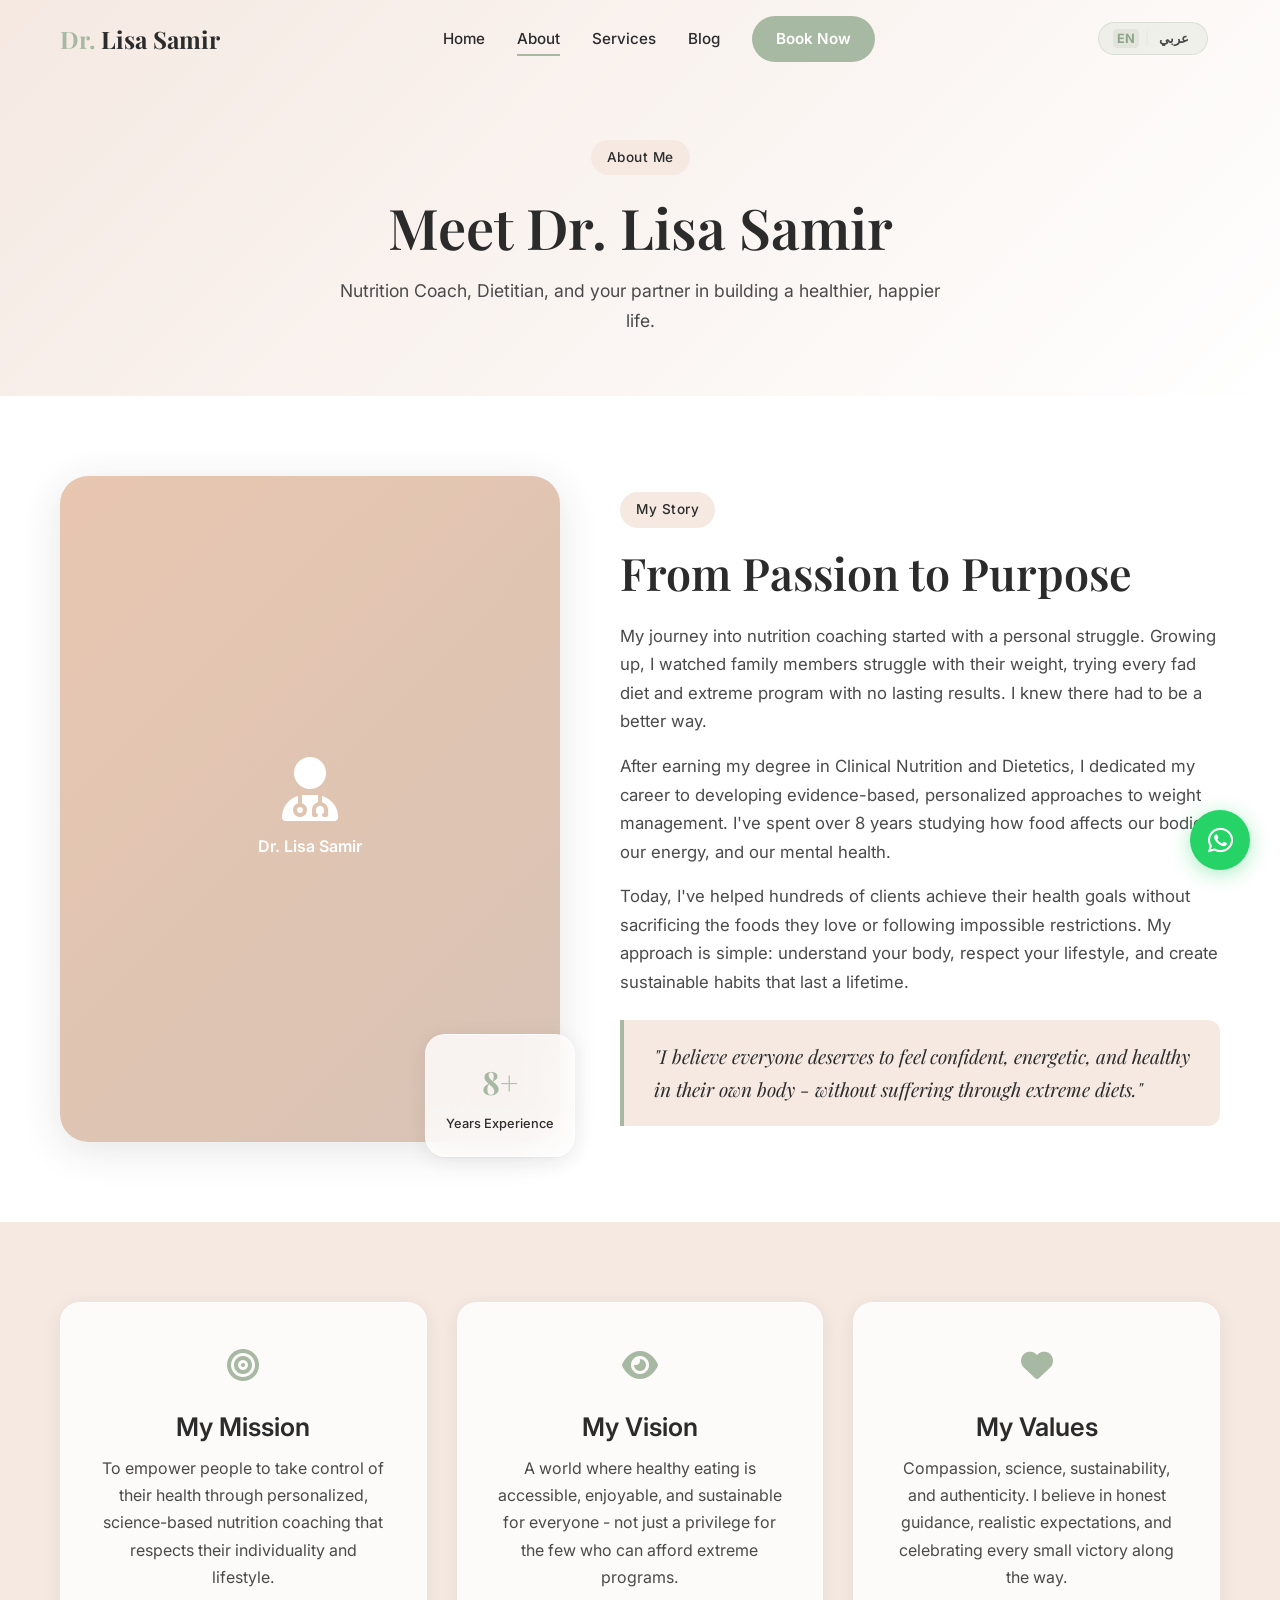
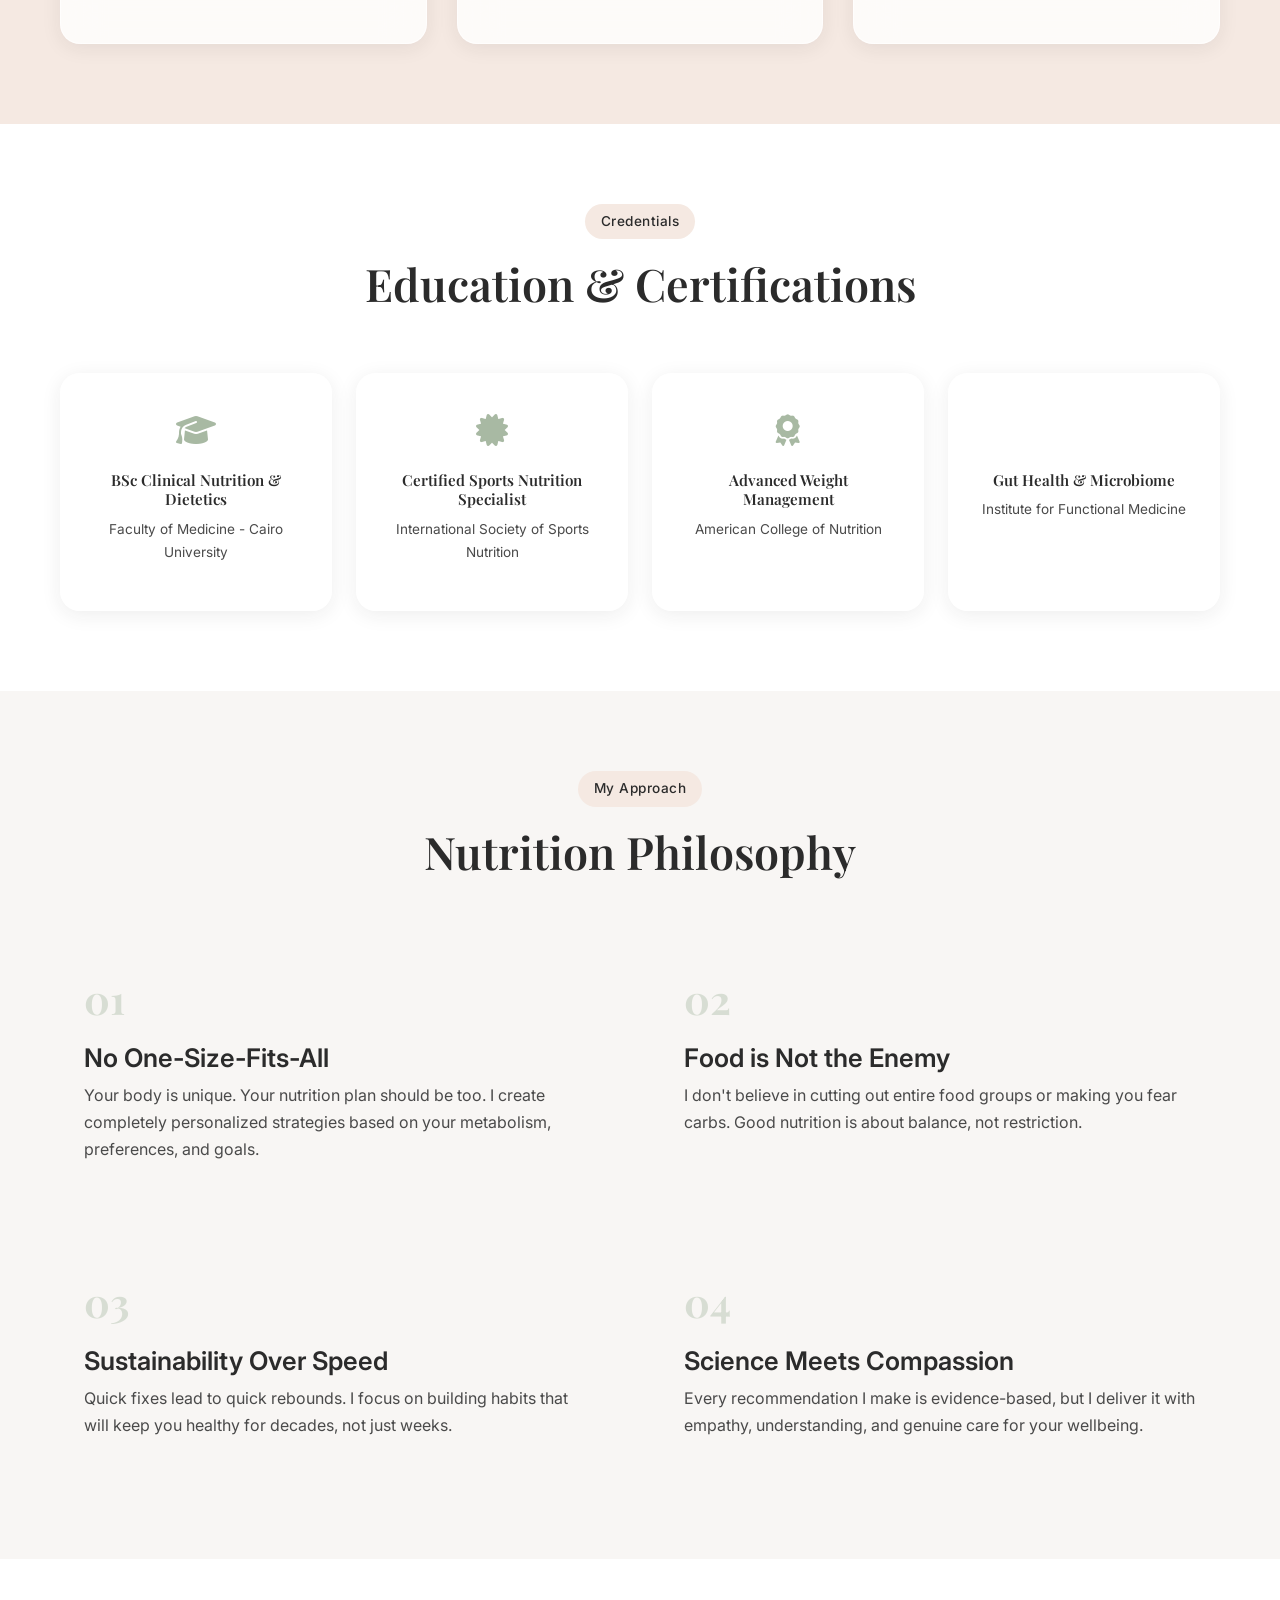
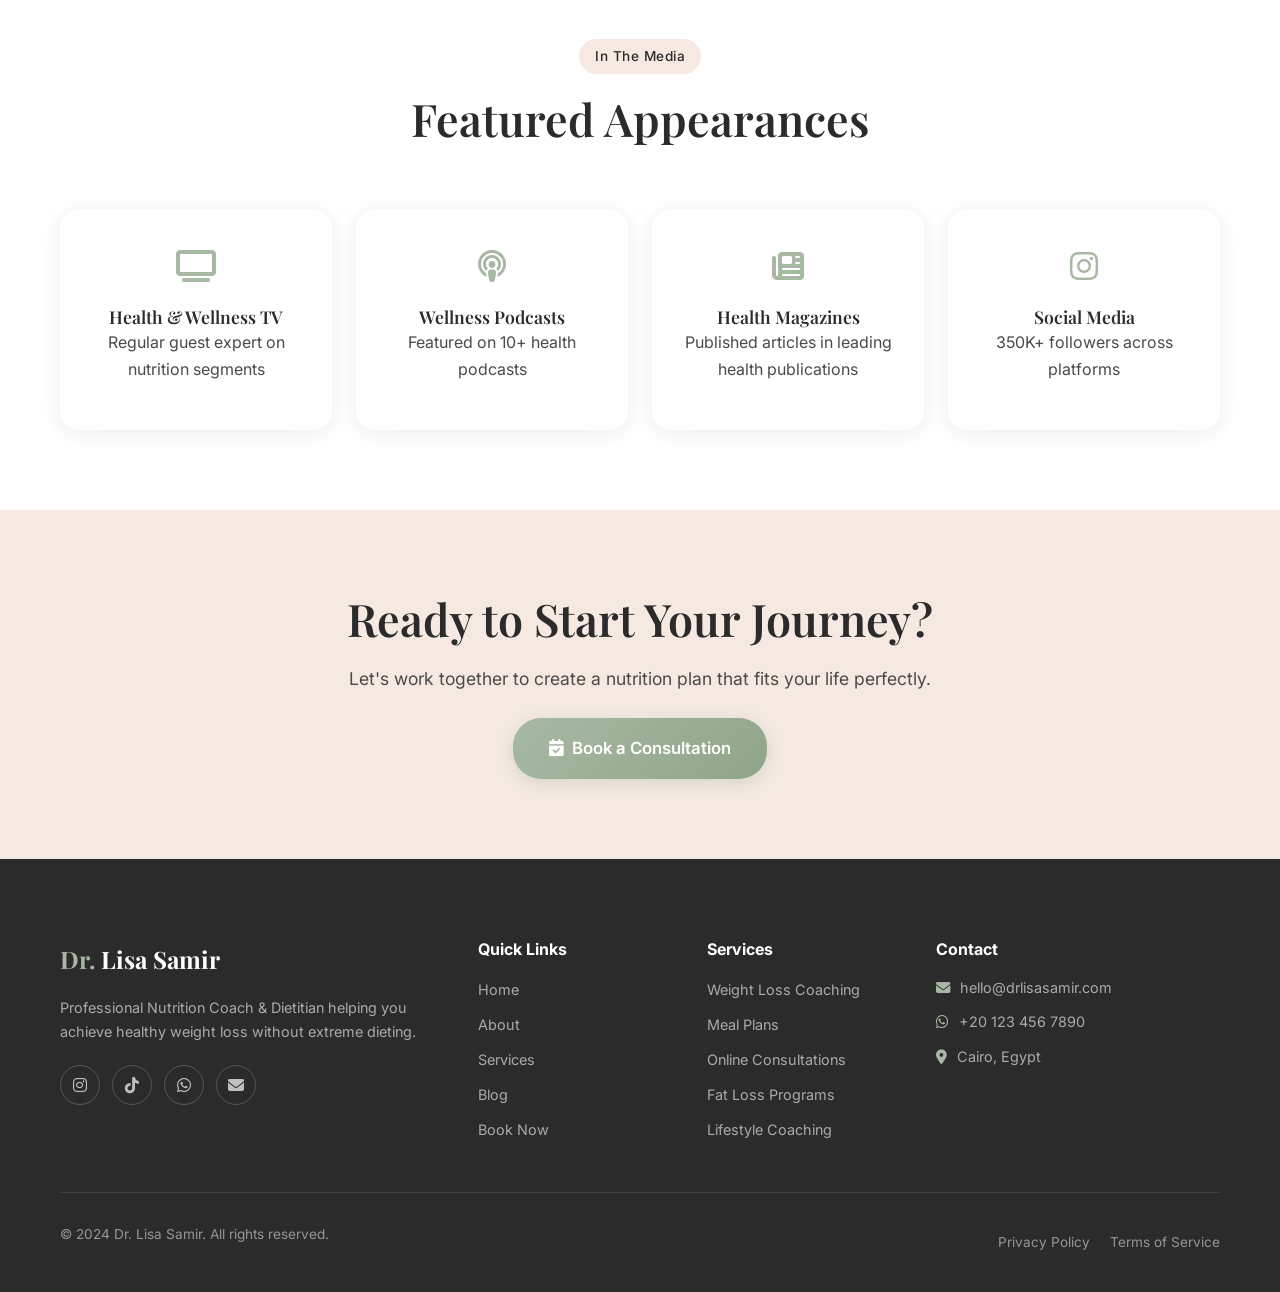
==== commit f1099b75: "feat: Add EN/Arabic language switcher with RTL support - Language toggle button (EN | عربي) in navig" ====
--- a/about.html
+++ b/about.html
@@ -7,7 +7,7 @@
     <title>About Dr. Lisa Samir | Nutrition Coach & Dietitian</title>
     <link rel="preconnect" href="https://fonts.googleapis.com">
     <link rel="preconnect" href="https://fonts.gstatic.com" crossorigin>
-    <link href="https://fonts.googleapis.com/css2?family=Inter:wght@300;400;500;600;700;800&family=Playfair+Display:ital,wght@0,400;0,500;0,600;0,700;1,400;1,500&display=swap" rel="stylesheet">
+    <link href="https://fonts.googleapis.com/css2?family=Inter:wght@300;400;500;600;700;800&family=Playfair+Display:ital,wght@0,400;0,500;0,600;0,700;1,400;1,500&family=Cairo:wght@300;400;500;600;700;800&display=swap" rel="stylesheet">
     <link rel="stylesheet" href="https://cdnjs.cloudflare.com/ajax/libs/font-awesome/6.5.0/css/all.min.css">
     <link rel="stylesheet" href="css/style.css">
 </head>
@@ -24,12 +24,17 @@
                 <span class="logo-dr">Dr.</span> Lisa Samir
             </a>
             <div class="nav-menu" id="nav-menu">
-                <a href="index.html" class="nav-link">Home</a>
-                <a href="about.html" class="nav-link active">About</a>
-                <a href="services.html" class="nav-link">Services</a>
-                <a href="blog.html" class="nav-link">Blog</a>
-                <a href="booking.html" class="nav-link nav-cta">Book Now</a>
-            </div>
+                <a href="index.html" class="nav-link" data-i18n="nav_home">Home</a>
+                <a href="about.html" class="nav-link active" data-i18n="nav_about">About</a>
+                <a href="services.html" class="nav-link" data-i18n="nav_services">Services</a>
+                <a href="blog.html" class="nav-link" data-i18n="nav_blog">Blog</a>
+                <a href="booking.html" class="nav-link nav-cta" data-i18n="nav_book">Book Now</a>
+            </div>
+            <button class="lang-toggle" id="lang-toggle" aria-label="Switch language">
+                <span class="lang-option active" data-lang="en">EN</span>
+                <span class="lang-separator">|</span>
+                <span class="lang-option" data-lang="ar">عربي</span>
+            </button>
             <button class="nav-toggle" id="nav-toggle" aria-label="Toggle menu">
                 <span></span>
                 <span></span>
@@ -265,6 +270,8 @@
         </div>
     </footer>
 
+    <script src="js/translations.js"></script>
+    <script src="js/lang-switcher.js"></script>
     <script src="js/main.js"></script>
 </body>
 </html>
--- a/css/style.css
+++ b/css/style.css
@@ -2610,3 +2610,310 @@
     background: var(--sage);
     color: var(--white);
 }
+
+
+
+/* ============ LANGUAGE TOGGLE ============ */
+.lang-toggle {
+    display: flex;
+    align-items: center;
+    gap: 6px;
+    background: rgba(168, 185, 163, 0.15);
+    border: 1px solid rgba(168, 185, 163, 0.3);
+    border-radius: 50px;
+    padding: 6px 14px;
+    cursor: pointer;
+    font-family: var(--font-primary);
+    font-size: 0.8rem;
+    font-weight: 600;
+    transition: var(--transition);
+    margin-right: 12px;
+}
+
+.lang-toggle:hover {
+    background: rgba(168, 185, 163, 0.25);
+    border-color: var(--sage);
+}
+
+.lang-option {
+    color: var(--charcoal-light);
+    transition: var(--transition);
+    padding: 2px 4px;
+    border-radius: 4px;
+}
+
+.lang-option.active {
+    color: var(--sage-dark);
+    font-weight: 700;
+    background: rgba(168, 185, 163, 0.2);
+}
+
+.lang-separator {
+    color: var(--gray-medium);
+    font-weight: 300;
+}
+
+@media (max-width: 768px) {
+    .lang-toggle {
+        position: fixed;
+        top: 18px;
+        right: 70px;
+        z-index: 1002;
+        background: rgba(255, 255, 255, 0.9);
+        backdrop-filter: blur(10px);
+        -webkit-backdrop-filter: blur(10px);
+        box-shadow: var(--shadow-sm);
+    }
+}
+
+/* ============ RTL SUPPORT ============ */
+html[dir="rtl"] {
+    direction: rtl;
+}
+
+html[dir="rtl"] body {
+    font-family: 'Cairo', var(--font-primary);
+    text-align: right;
+}
+
+html[dir="rtl"] h1,
+html[dir="rtl"] h2,
+html[dir="rtl"] h3,
+html[dir="rtl"] h4,
+html[dir="rtl"] h5,
+html[dir="rtl"] h6 {
+    font-family: 'Cairo', var(--font-display);
+}
+
+/* Navigation RTL */
+html[dir="rtl"] .nav-menu {
+    direction: rtl;
+}
+
+html[dir="rtl"] .nav-link::after {
+    left: auto;
+    right: 0;
+}
+
+@media (max-width: 768px) {
+    html[dir="rtl"] .nav-menu {
+        right: auto;
+        left: -100%;
+    }
+
+    html[dir="rtl"] .nav-menu.active {
+        left: 0;
+        right: auto;
+    }
+
+    html[dir="rtl"] .lang-toggle {
+        right: auto;
+        left: 70px;
+    }
+}
+
+/* Hero RTL */
+html[dir="rtl"] .hero-content {
+    direction: rtl;
+}
+
+html[dir="rtl"] .hero-badge-card {
+    left: auto;
+    right: -20px;
+}
+
+html[dir="rtl"] .hero-ctas {
+    justify-content: flex-start;
+}
+
+@media (max-width: 768px) {
+    html[dir="rtl"] .hero-ctas {
+        justify-content: center;
+    }
+}
+
+/* Buttons RTL */
+html[dir="rtl"] .btn {
+    flex-direction: row-reverse;
+}
+
+html[dir="rtl"] .btn i {
+    margin-left: 0;
+}
+
+/* Cards & Grids RTL */
+html[dir="rtl"] .service-highlights li,
+html[dir="rtl"] .lead-magnet-benefits li,
+html[dir="rtl"] .pricing-card ul li,
+html[dir="rtl"] .footer-contact ul li,
+html[dir="rtl"] .expect-item,
+html[dir="rtl"] .quick-contact-item {
+    flex-direction: row-reverse;
+    text-align: right;
+}
+
+html[dir="rtl"] .service-highlights {
+    text-align: right;
+}
+
+html[dir="rtl"] .pricing-card ul {
+    text-align: right;
+}
+
+html[dir="rtl"] .testimonial-header {
+    flex-direction: row-reverse;
+}
+
+html[dir="rtl"] .testimonial-rating {
+    margin-left: 0;
+    margin-right: auto;
+}
+
+html[dir="rtl"] .transform-label {
+    left: auto;
+    right: 10px;
+}
+
+/* FAQ RTL */
+html[dir="rtl"] .faq-question {
+    text-align: right;
+    flex-direction: row-reverse;
+}
+
+/* Footer RTL */
+html[dir="rtl"] .footer-social {
+    justify-content: flex-start;
+}
+
+html[dir="rtl"] .footer-bottom {
+    flex-direction: row-reverse;
+}
+
+@media (max-width: 768px) {
+    html[dir="rtl"] .footer-bottom {
+        flex-direction: column;
+        text-align: center;
+    }
+}
+
+/* WhatsApp Float RTL */
+html[dir="rtl"] .whatsapp-float {
+    right: auto;
+    left: 30px;
+}
+
+@media (max-width: 768px) {
+    html[dir="rtl"] .whatsapp-float {
+        right: auto;
+        left: 20px;
+    }
+}
+
+/* About Page RTL */
+html[dir="rtl"] .about-quote blockquote {
+    border-left: none;
+    border-right: 4px solid var(--sage);
+    border-radius: var(--radius-md) 0 0 var(--radius-md);
+}
+
+html[dir="rtl"] .about-experience-badge {
+    right: auto;
+    left: -15px;
+}
+
+/* Services Page RTL */
+html[dir="rtl"] .detail-block h4 {
+    flex-direction: row-reverse;
+}
+
+html[dir="rtl"] .detail-block ul li {
+    padding-left: 0;
+    padding-right: 16px;
+}
+
+html[dir="rtl"] .detail-block ul li::before {
+    left: auto;
+    right: 0;
+}
+
+/* Blog RTL */
+html[dir="rtl"] .article-meta {
+    flex-direction: row-reverse;
+}
+
+html[dir="rtl"] .blog-read-more {
+    flex-direction: row-reverse;
+}
+
+html[dir="rtl"] .article-category {
+    left: auto;
+    right: 16px;
+}
+
+/* Booking Form RTL */
+html[dir="rtl"] .form-group input,
+html[dir="rtl"] .form-group select,
+html[dir="rtl"] .form-group textarea {
+    text-align: right;
+}
+
+html[dir="rtl"] .checkbox-label,
+html[dir="rtl"] .radio-label {
+    flex-direction: row-reverse;
+}
+
+html[dir="rtl"] .step-title {
+    flex-direction: row-reverse;
+}
+
+html[dir="rtl"] .form-buttons {
+    flex-direction: row-reverse;
+}
+
+/* Featured Badge RTL */
+html[dir="rtl"] .featured-badge {
+    right: auto;
+    left: -30px;
+    transform: rotate(-45deg);
+}
+
+/* Philosophy Numbers RTL */
+html[dir="rtl"] .philosophy-number {
+    text-align: right;
+}
+
+/* Scroll Indicator RTL */
+html[dir="rtl"] .hero-scroll-indicator {
+    left: auto;
+    right: 50%;
+    transform: translateX(50%);
+}
+
+/* Trust Items RTL */
+html[dir="rtl"] .trust-item {
+    flex-direction: row-reverse;
+}
+
+/* Stat Card RTL */
+html[dir="rtl"] .stat-card {
+    direction: rtl;
+}
+
+/* Reel Overlay RTL */
+html[dir="rtl"] .reel-overlay {
+    text-align: right;
+}
+
+/* Form Progress RTL */
+html[dir="rtl"] .form-progress {
+    flex-direction: row-reverse;
+}
+
+/* Sidebar RTL */
+html[dir="rtl"] .expect-icon {
+    order: 1;
+}
+
+html[dir="rtl"] .expect-text {
+    text-align: right;
+}
